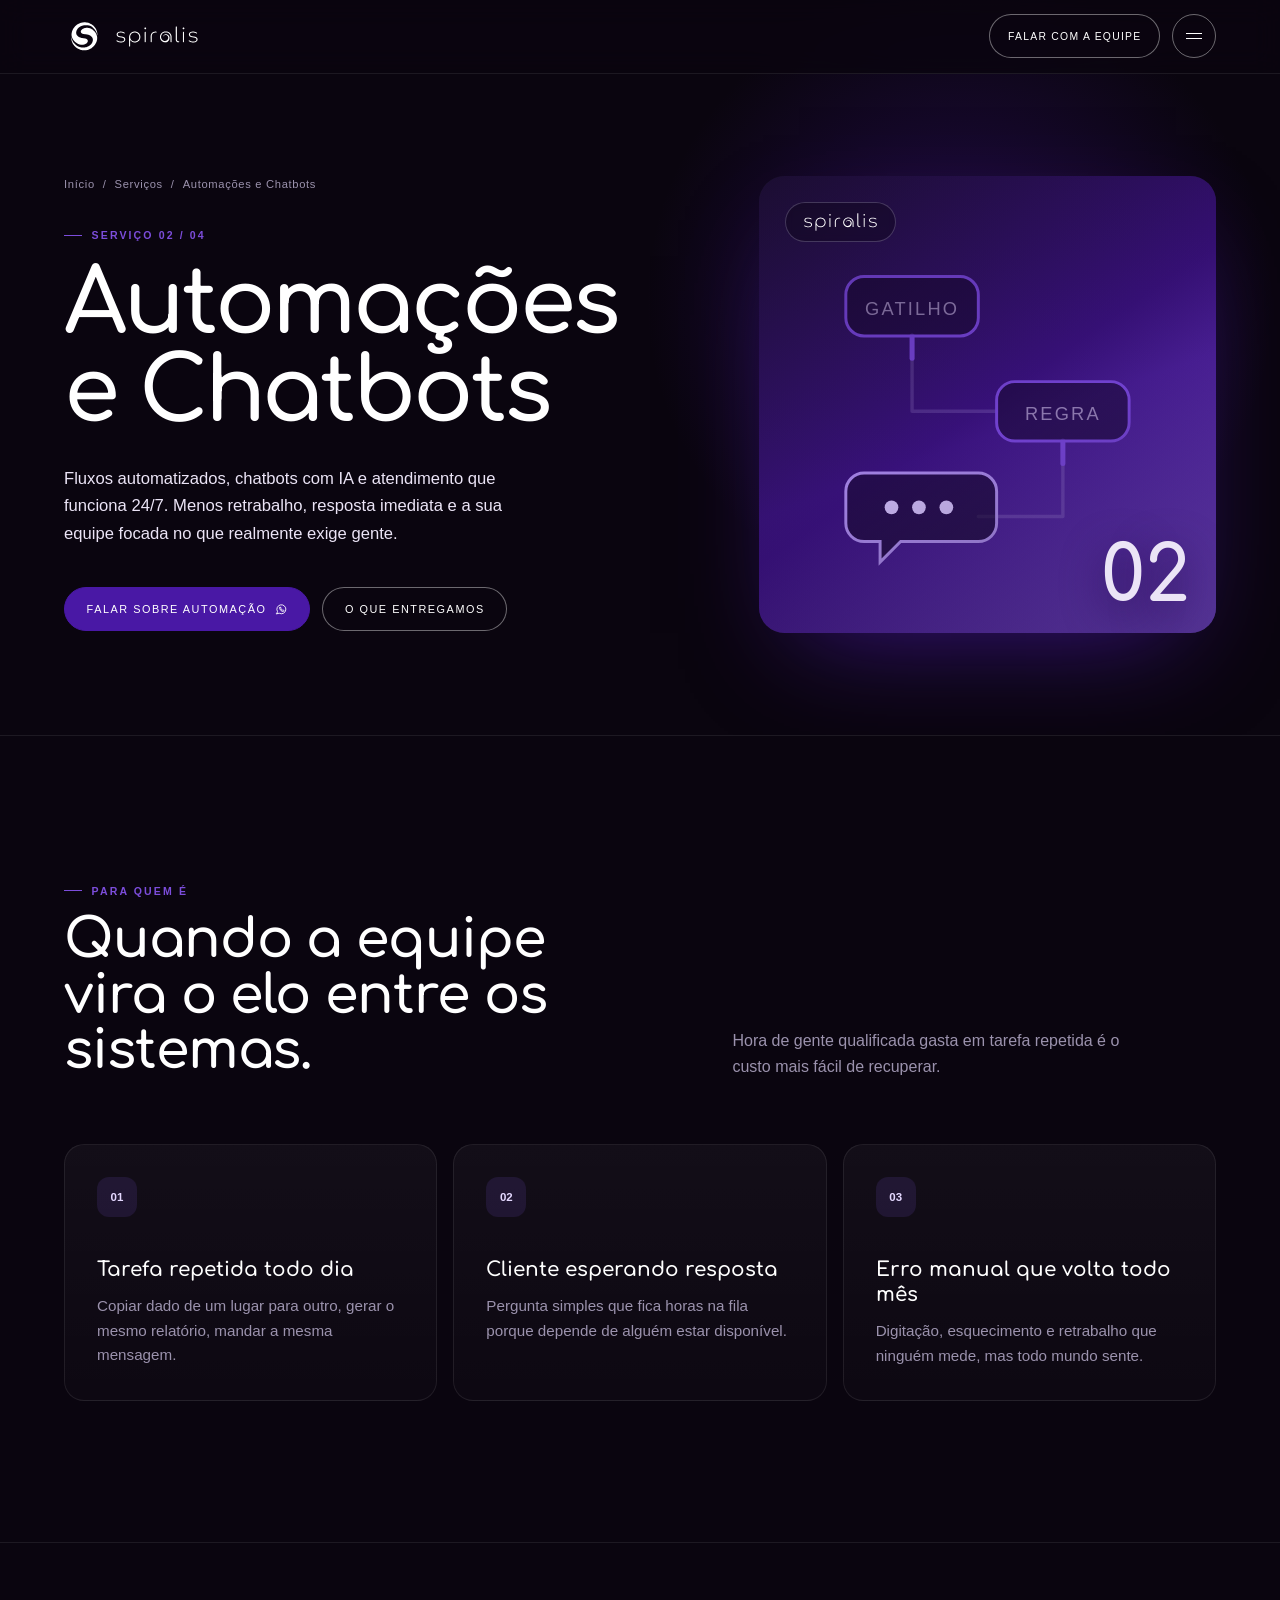
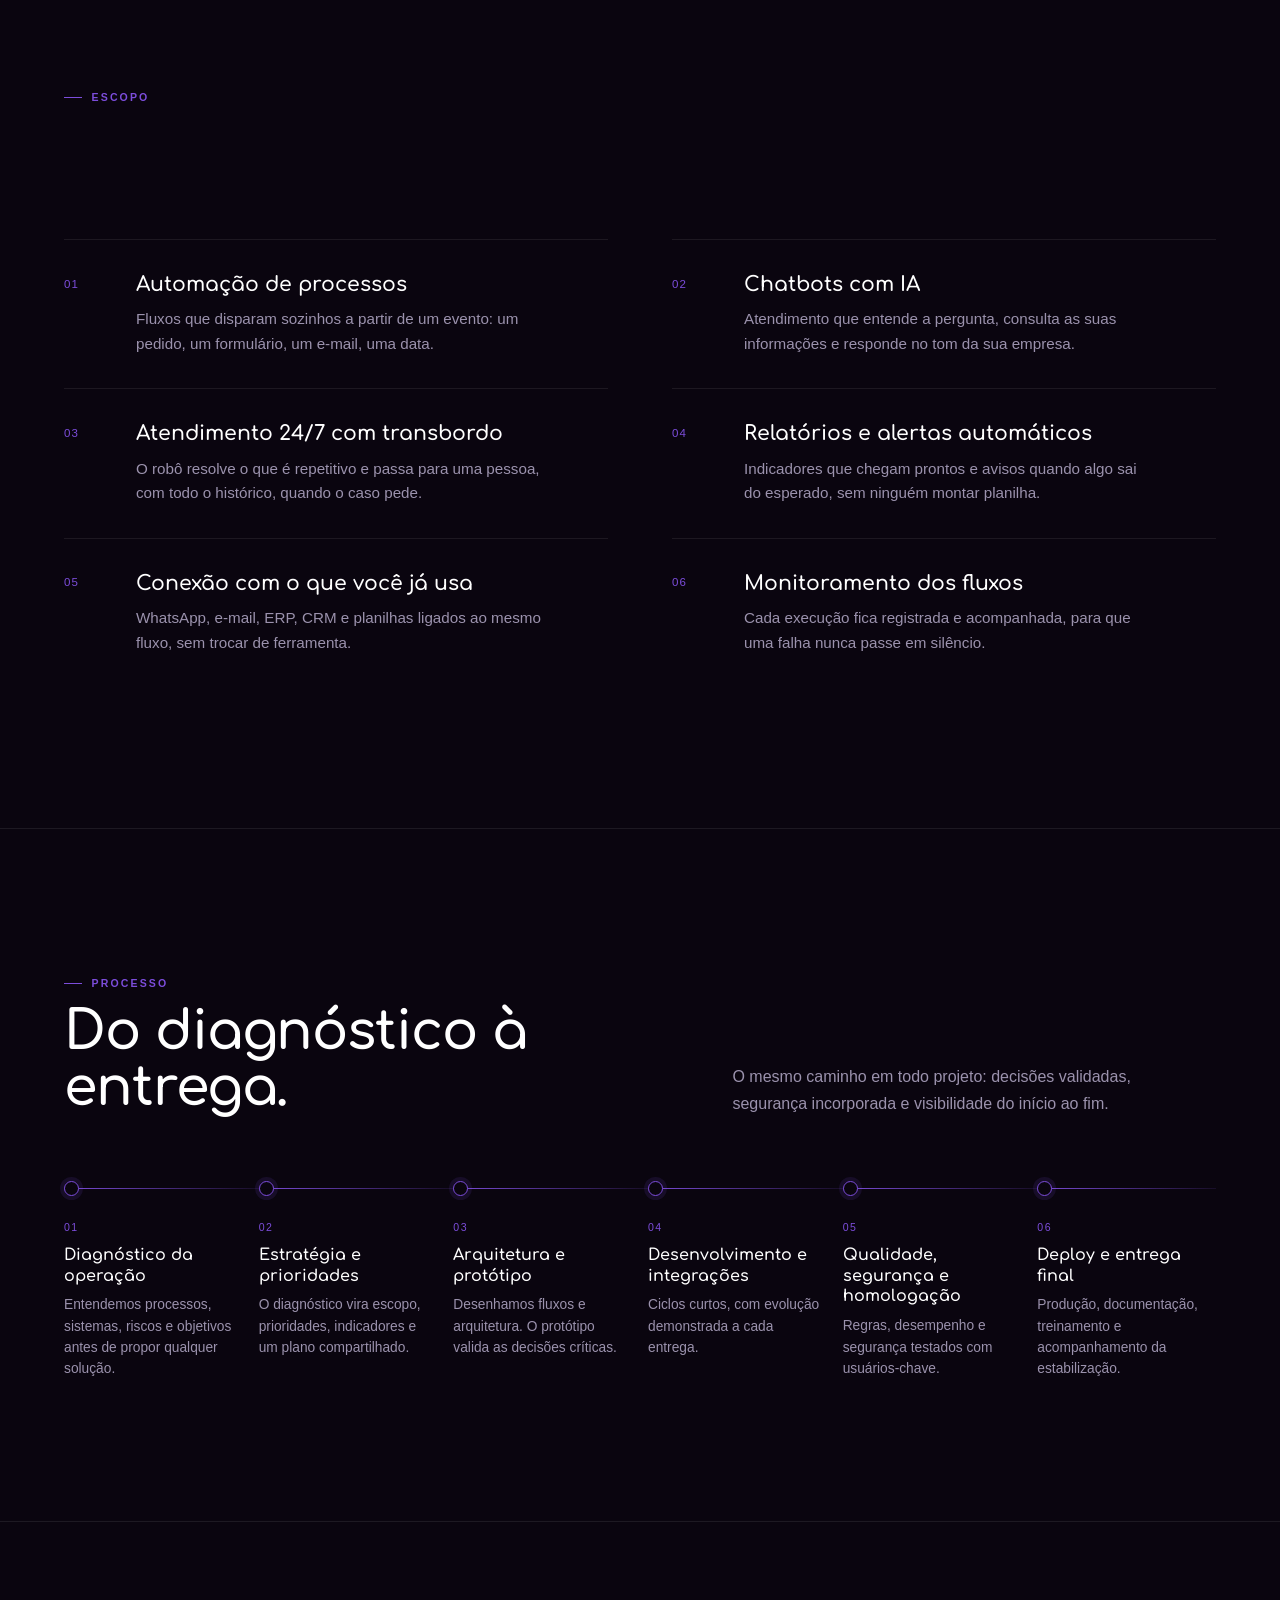
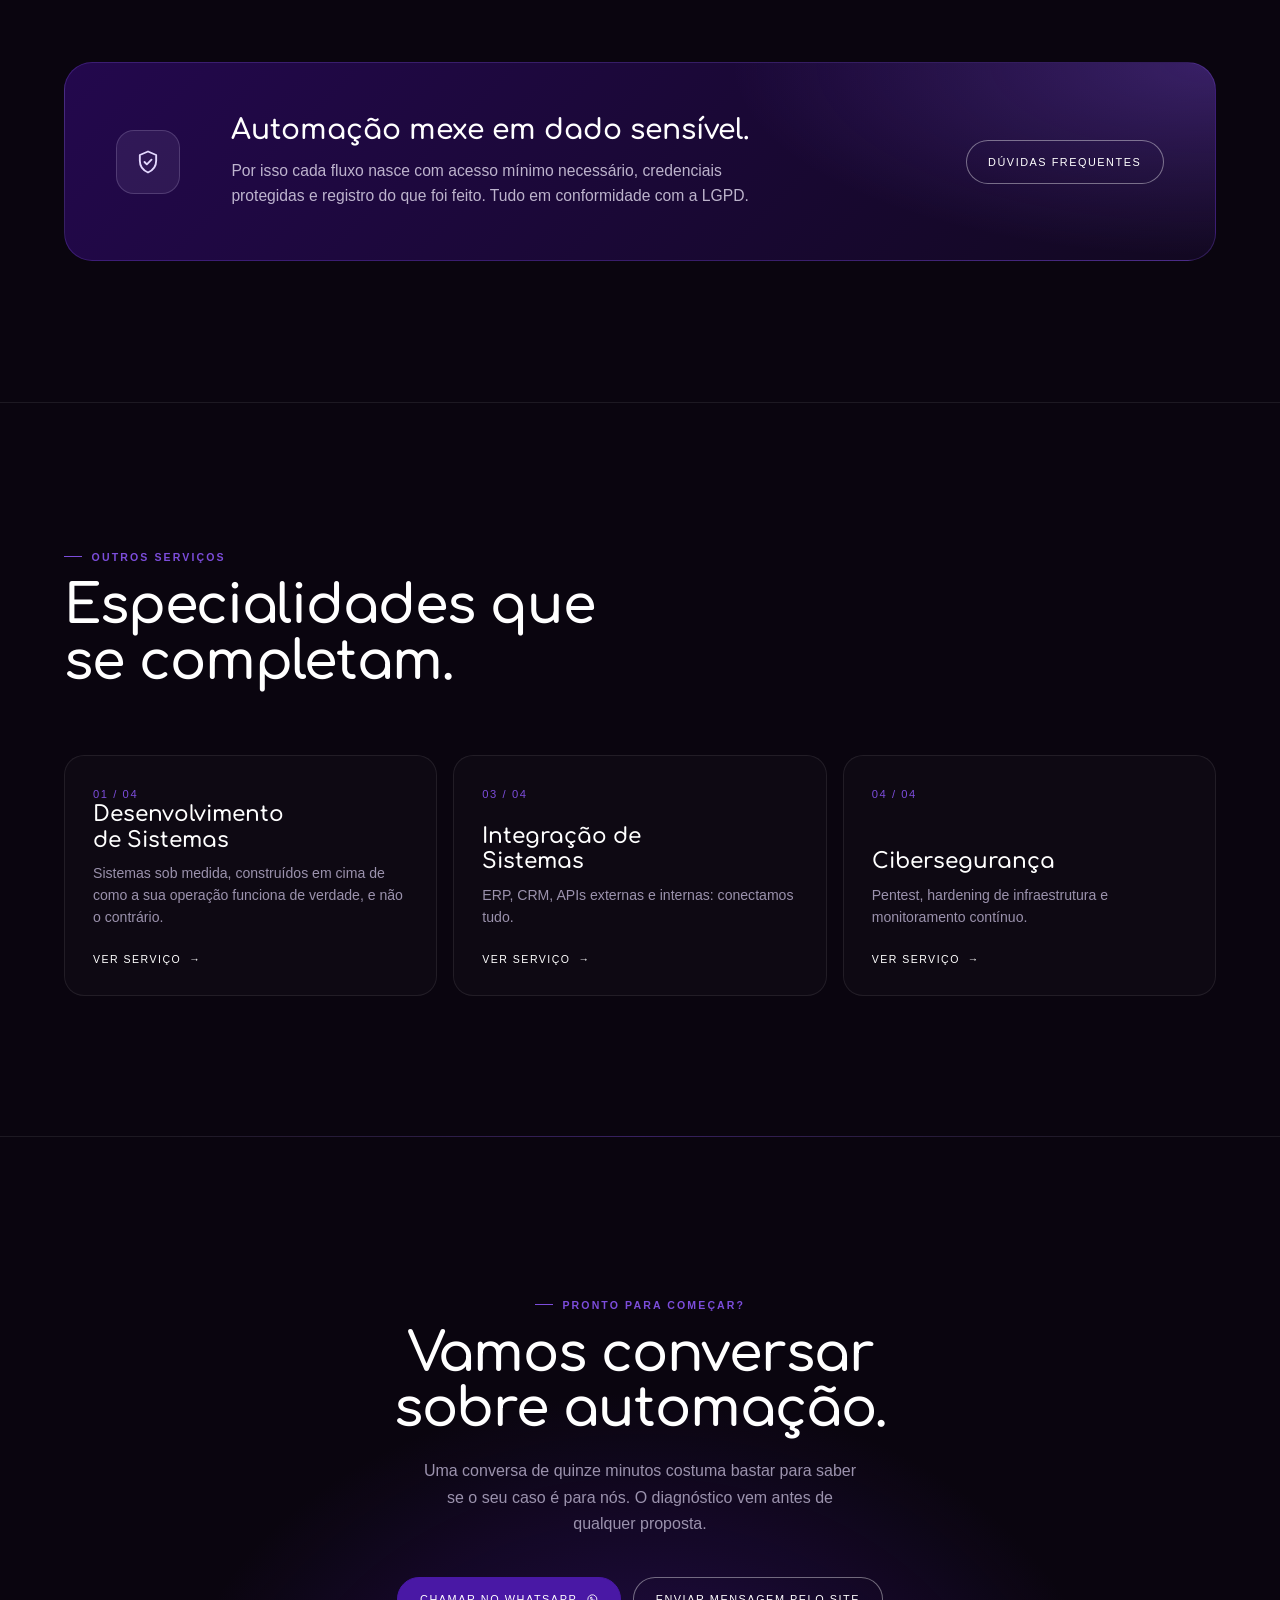
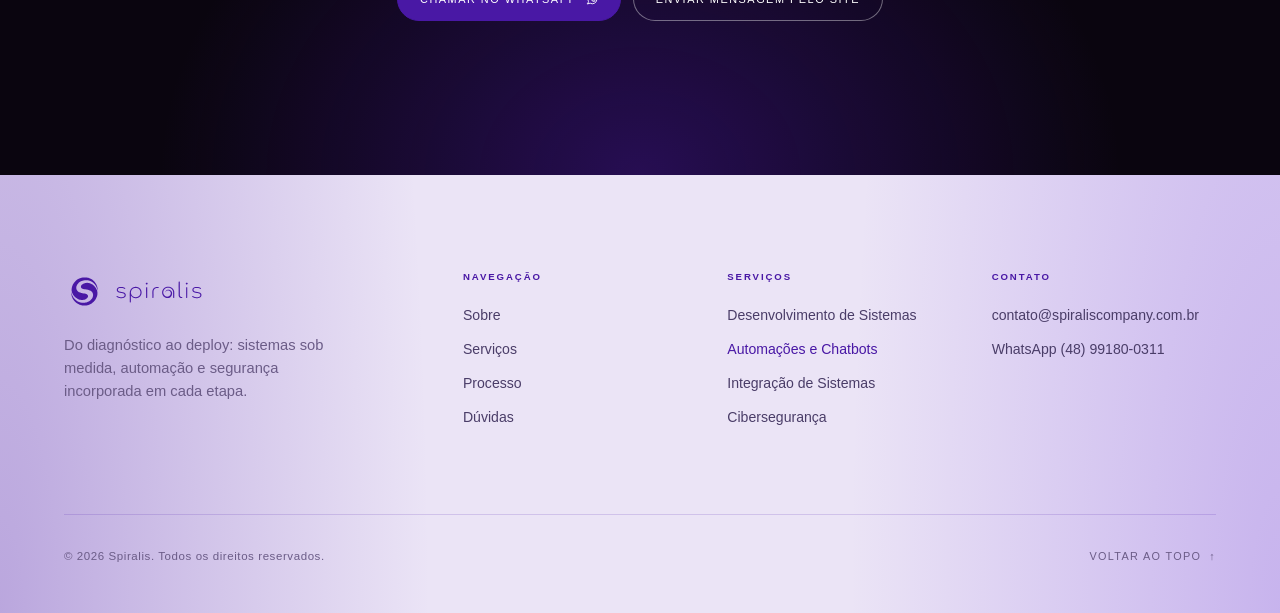
==== servicos/automacoes-e-chatbots/index.html @ 3865a4f9 "feat: menu em painel e páginas de detalhe dos serviços Menu no estilo do madebykota.com: o botão vir" ====
<!DOCTYPE html>
<!-- Gerada junto com as outras três páginas de /servicos/: mesma estrutura,
     conteúdo próprio. Menu em /menu.css e /menu.js, compartilhados com a home. -->
<html lang="pt-BR" data-theme="dark" data-motion="completo">
<head>
  <meta charset="UTF-8">
  <meta name="viewport" content="width=device-width, initial-scale=1.0">
  <title>Automações e Chatbots — Spiralis</title>
  <meta name="description" content="Fluxos automatizados, chatbots com IA e atendimento 24/7 para reduzir retrabalho e liberar a sua equipe para o que exige gente.">
  <meta name="theme-color" content="#0A050F">
  <meta name="robots" content="index, follow">
  <link rel="canonical" href="https://spiraliscompany.com.br/servicos/automacoes-e-chatbots/">
  <meta property="og:type" content="website">
  <meta property="og:locale" content="pt_BR">
  <meta property="og:site_name" content="Spiralis">
  <meta property="og:url" content="https://spiraliscompany.com.br/servicos/automacoes-e-chatbots/">
  <meta property="og:title" content="Automações e Chatbots — Spiralis">
  <meta property="og:description" content="Fluxos automatizados, chatbots com IA e atendimento 24/7 para reduzir retrabalho e liberar a sua equipe para o que exige gente.">
  <meta property="og:image" content="https://spiraliscompany.com.br/og-spiralis.jpg">
  <meta property="og:image:width" content="1200">
  <meta property="og:image:height" content="630">
  <meta name="twitter:card" content="summary_large_image">
  <meta name="twitter:image" content="https://spiraliscompany.com.br/og-spiralis.jpg">
  <link rel="icon" href="/spiralis-simbolo-branco.svg" type="image/svg+xml">
  <link rel="apple-touch-icon" href="/apple-touch-icon.png">
  <script type="application/ld+json">
    {
      "@context": "https://schema.org",
      "@type": "Service",
      "name": "Automações e Chatbots",
      "description": "Fluxos automatizados, chatbots com IA e atendimento 24/7 para reduzir retrabalho e liberar a sua equipe para o que exige gente.",
      "url": "https://spiraliscompany.com.br/servicos/automacoes-e-chatbots/",
      "provider": { "@type": "Organization", "name": "Spiralis", "url": "https://spiraliscompany.com.br/", "email": "contato@spiraliscompany.com.br" },
      "areaServed": "BR"
    }
  </script>
  <link rel="preconnect" href="https://fonts.googleapis.com">
  <link rel="preconnect" href="https://fonts.gstatic.com" crossorigin>
  <link href="https://fonts.googleapis.com/css2?family=Comfortaa:wght@300;400;500;600;700&display=swap" rel="stylesheet">
  <link rel="stylesheet" href="/servicos/servicos.css">
  <link rel="stylesheet" href="/menu.css">
</head>
<body>
<a href="#conteudo" class="skip-link">Pular para o conteúdo</a>

<nav id="nav">
  <a href="/" class="nav-logo brand-lockup" aria-label="Spiralis — início">
    <svg class="mark" viewBox="0 0 1000 1000" fill="none" aria-hidden="true">
      <path fill="currentColor" fill-rule="evenodd" d="M472.18 153.42 L470.59 155.01 L446.74 156.60 L445.15 158.19 L438.79 158.19 L437.20 159.78 L430.84 159.78 L429.25 161.37 L411.76 164.55 L410.17 166.14 L407.00 166.14 L400.64 169.32 L395.87 169.32 L391.10 172.50 L383.15 174.09 L370.43 180.45 L367.25 180.45 L329.09 201.11 L303.66 218.60 L284.58 236.09 L282.99 236.09 L263.12 255.96 L263.12 257.55 L251.99 268.68 L251.99 270.27 L236.09 289.35 L231.32 298.89 L220.19 314.79 L205.88 343.40 L205.88 346.58 L202.70 351.35 L202.70 354.53 L199.52 359.30 L199.52 362.48 L193.16 378.38 L193.16 383.15 L191.57 384.74 L191.57 389.51 L188.39 397.46 L188.39 403.82 L186.80 405.41 L186.80 411.76 L185.21 413.35 L185.21 422.89 L183.62 424.48 L183.62 438.79 L182.03 440.38 L183.62 478.54 L185.21 480.13 L185.21 488.08 L186.80 489.67 L186.80 494.44 L188.39 496.03 L188.39 500.79 L189.98 502.38 L189.98 507.15 L191.57 508.74 L194.75 521.46 L205.88 543.72 L205.88 546.90 L210.65 553.26 L218.60 569.16 L247.22 607.31 L270.27 630.37 L271.86 630.37 L287.76 644.67 L324.32 668.52 L333.86 673.29 L337.04 673.29 L340.22 676.47 L343.40 676.47 L348.17 679.65 L351.35 679.65 L356.12 682.83 L359.30 682.83 L375.20 689.19 L379.97 689.19 L387.92 692.37 L394.28 692.37 L395.87 693.96 L403.82 693.96 L405.41 695.55 L418.12 695.55 L419.71 697.14 L451.51 697.14 L453.10 695.55 L475.36 693.96 L476.95 692.37 L488.08 690.78 L489.67 689.19 L507.15 684.42 L529.41 673.29 L543.72 663.75 L568.36 637.52 L576.31 618.44 L577.90 602.54 L576.31 600.95 L574.72 586.65 L571.54 580.29 L568.36 575.52 L548.49 557.23 L535.77 550.87 L532.59 550.87 L521.46 546.10 L510.33 544.52 L508.74 542.93 L486.49 541.34 L484.90 539.75 L473.77 539.75 L472.18 538.16 L462.64 538.16 L461.05 536.57 L443.56 534.98 L441.97 533.39 L435.61 533.39 L427.66 530.21 L421.30 530.21 L414.94 527.03 L410.17 527.03 L408.59 525.44 L399.05 523.85 L389.51 519.08 L381.56 517.49 L373.61 512.72 L370.43 512.72 L360.89 507.95 L337.04 492.05 L320.35 475.36 L309.22 459.46 L301.27 443.56 L298.09 427.66 L296.50 426.07 L296.50 418.12 L294.91 416.53 L294.91 392.69 L296.50 391.10 L296.50 381.56 L298.09 379.97 L298.09 373.61 L302.86 362.48 L302.86 357.71 L315.58 330.68 L334.66 303.66 L359.30 279.01 L386.33 259.94 L407.00 248.81 L410.17 248.81 L421.30 242.45 L429.25 240.86 L434.02 237.68 L437.20 237.68 L443.56 234.50 L448.33 234.50 L454.69 231.32 L459.46 231.32 L467.41 228.14 L473.77 228.14 L475.36 226.55 L494.44 224.96 L496.03 223.37 L508.74 223.37 L510.33 221.78 L559.62 221.78 L561.21 223.37 L572.34 223.37 L573.93 224.96 L583.47 224.96 L585.06 226.55 L591.41 226.55 L593.00 228.14 L604.13 229.73 L605.72 231.32 L615.26 232.91 L624.80 237.68 L632.75 239.27 L667.73 256.76 L686.80 269.48 L693.16 275.83 L702.70 282.19 L743.24 324.32 L771.86 367.25 L787.76 400.64 L787.76 403.82 L790.94 408.59 L790.94 411.76 L798.89 432.43 L798.89 437.20 L802.07 443.56 L802.07 449.92 L803.66 451.51 L805.25 465.82 L806.84 467.41 L806.84 475.36 L808.43 475.36 L808.43 462.64 L810.02 461.05 L810.02 449.92 L808.43 448.33 L808.43 424.48 L806.84 422.89 L805.25 403.82 L803.66 402.23 L803.66 395.87 L802.07 394.28 L798.89 376.79 L795.71 370.43 L795.71 365.66 L792.53 360.89 L786.17 340.22 L771.86 311.61 L751.19 279.81 L740.06 267.09 L740.06 265.50 L730.52 255.96 L730.52 254.37 L709.06 232.91 L707.47 232.91 L697.93 223.37 L667.73 201.11 L662.96 199.52 L651.83 191.57 L626.39 178.86 L623.21 178.86 L620.03 175.68 L615.26 175.68 L610.49 172.50 L607.31 172.50 L586.65 164.55 L581.88 164.55 L580.29 162.96 L575.52 162.96 L567.57 159.78 L561.21 159.78 L559.62 158.19 L553.26 158.19 L551.67 156.60 L543.72 156.60 L542.13 155.01 L527.82 155.01 L526.23 153.42 L473.77 153.42 Z M542.13 285.37 L540.54 286.96 L516.69 288.55 L515.10 290.14 L497.62 293.32 L496.03 294.91 L483.31 298.09 L478.54 301.27 L475.36 301.27 L448.33 315.58 L435.61 325.12 L417.33 344.99 L415.74 349.76 L410.97 356.12 L410.97 359.30 L407.79 365.66 L407.79 375.20 L406.20 376.79 L406.20 379.97 L407.79 381.56 L407.79 389.51 L414.15 403.82 L422.89 414.15 L434.02 422.10 L446.74 428.46 L449.92 428.46 L454.69 431.64 L459.46 431.64 L465.82 434.82 L481.72 436.41 L483.31 438.00 L492.85 438.00 L494.44 439.59 L508.74 439.59 L510.33 441.18 L521.46 441.18 L523.05 442.77 L543.72 444.36 L545.31 445.95 L551.67 445.95 L553.26 447.54 L559.62 447.54 L561.21 449.13 L567.57 449.13 L569.16 450.72 L580.29 452.31 L586.65 455.48 L591.41 455.48 L593.00 457.07 L605.72 460.25 L621.62 468.20 L624.80 468.20 L627.98 471.38 L635.93 474.56 L639.11 477.74 L648.65 482.51 L674.88 507.15 L682.83 518.28 L686.01 526.23 L689.19 529.41 L689.19 532.59 L695.55 545.31 L697.14 558.03 L698.73 559.62 L698.73 596.18 L697.14 597.77 L697.14 604.13 L695.55 605.72 L692.37 621.62 L689.19 626.39 L687.60 634.34 L674.88 658.19 L657.39 682.03 L637.52 701.91 L605.72 725.76 L578.70 740.06 L575.52 740.06 L567.57 744.83 L564.39 744.83 L538.95 754.37 L526.23 755.96 L518.28 759.14 L500.79 760.73 L499.21 762.32 L484.90 762.32 L483.31 763.91 L443.56 763.91 L441.97 762.32 L416.53 760.73 L414.94 759.14 L400.64 757.55 L399.05 755.96 L387.92 754.37 L381.56 751.19 L376.79 751.19 L359.30 743.24 L356.12 743.24 L348.17 738.47 L344.99 738.47 L335.45 733.70 L332.27 730.52 L321.14 725.76 L282.99 698.73 L247.22 662.96 L247.22 661.37 L234.50 647.06 L213.83 615.26 L197.93 583.47 L196.34 575.52 L193.16 570.75 L193.16 567.57 L189.98 561.21 L189.98 556.44 L186.80 551.67 L186.80 546.90 L185.21 545.31 L185.21 540.54 L182.03 532.59 L182.03 526.23 L180.45 524.64 L178.86 507.15 L177.27 507.15 L177.27 511.92 L175.68 513.51 L175.68 542.13 L177.27 543.72 L177.27 561.21 L178.86 562.80 L178.86 572.34 L180.45 573.93 L182.03 589.83 L183.62 591.41 L186.80 607.31 L191.57 618.44 L191.57 623.21 L194.75 627.98 L197.93 639.11 L213.83 670.91 L231.32 697.93 L248.81 718.60 L248.81 720.19 L292.53 762.32 L340.22 794.12 L356.12 802.07 L359.30 802.07 L370.43 808.43 L373.61 808.43 L378.38 811.61 L386.33 813.20 L395.87 817.97 L400.64 817.97 L407.00 821.14 L411.76 821.14 L413.35 822.73 L418.12 822.73 L426.07 825.91 L432.43 825.91 L434.02 827.50 L441.97 827.50 L443.56 829.09 L451.51 829.09 L453.10 830.68 L469.00 830.68 L470.59 832.27 L513.51 832.27 L515.10 830.68 L529.41 830.68 L531.00 829.09 L540.54 829.09 L542.13 827.50 L556.44 825.91 L564.39 822.73 L570.75 822.73 L572.34 821.14 L604.13 811.61 L640.70 794.12 L643.88 790.94 L648.65 789.35 L651.83 786.17 L656.60 784.58 L670.91 775.04 L689.98 759.14 L691.57 759.14 L705.88 744.83 L707.47 744.83 L733.70 717.01 L733.70 715.42 L746.42 701.11 L767.09 669.32 L789.35 621.62 L790.94 612.08 L795.71 600.95 L798.89 583.47 L800.48 581.88 L800.48 573.93 L802.07 572.34 L802.07 564.39 L803.66 562.80 L803.66 510.33 L802.07 508.74 L802.07 499.21 L798.89 491.26 L798.89 484.90 L797.30 483.31 L797.30 478.54 L795.71 476.95 L790.94 459.46 L787.76 454.69 L784.58 443.56 L765.50 408.59 L736.88 370.43 L715.42 348.97 L713.83 348.97 L691.57 329.89 L677.27 320.35 L672.50 318.76 L669.32 315.58 L647.06 304.45 L643.88 304.45 L639.11 301.27 L631.16 299.68 L621.62 294.91 L616.85 294.91 L615.26 293.32 L610.49 293.32 L602.54 290.14 L596.18 290.14 L594.59 288.55 L570.75 286.96 L569.16 285.37 L543.72 285.37 Z"/>
    </svg>
    <img class="wordmark" src="/spiralis-wordmark.svg" alt="Spiralis">
  </a>
  <div class="nav-right">
    <a href="/#contato" class="nav-pill nav-cta">Falar com a equipe</a>
    <button id="nav-menu-toggle" type="button" aria-expanded="false" aria-controls="site-menu" aria-label="Abrir menu">
      <span></span>
      <span></span>
    </button>
  </div>
</nav>
<div class="site-menu" id="site-menu" aria-hidden="true" inert>
  <div class="sm-grid">
    <div class="sm-col" role="navigation" aria-label="Navegação do site">
      <p class="sm-label sm-in">Navegação</p>
      <ul class="sm-list">
        <li class="sm-in"><a class="sm-link" href="/"><span class="sm-txt" data-chars>Início</span><span class="sm-arr" aria-hidden="true">→</span></a></li>
        <li class="sm-in"><a class="sm-link" href="/#sobre"><span class="sm-txt" data-chars>Sobre</span><span class="sm-arr" aria-hidden="true">→</span></a></li>
        <li class="sm-in"><a class="sm-link" href="/#processo"><span class="sm-txt" data-chars>Processo</span><span class="sm-arr" aria-hidden="true">→</span></a></li>
        <li class="sm-in"><a class="sm-link" href="/#duvidas"><span class="sm-txt" data-chars>Dúvidas</span><span class="sm-arr" aria-hidden="true">→</span></a></li>
        <li class="sm-in"><a class="sm-link" href="/#contato"><span class="sm-txt" data-chars>Contato</span><span class="sm-arr" aria-hidden="true">→</span></a></li>
      </ul>
    </div>
    <div class="sm-col" role="navigation" aria-label="Serviços">
      <p class="sm-label sm-in">Serviços</p>
      <ul class="sm-list">
        <li class="sm-in"><a class="sm-link" href="/servicos/desenvolvimento-de-sistemas/"><span class="sm-num" aria-hidden="true">01</span><span class="sm-txt" data-chars>Desenvolvimento de Sistemas</span><span class="sm-arr" aria-hidden="true">→</span></a></li>
        <li class="sm-in"><a class="sm-link" href="/servicos/automacoes-e-chatbots/" aria-current="page"><span class="sm-num" aria-hidden="true">02</span><span class="sm-txt" data-chars>Automações e Chatbots</span><span class="sm-arr" aria-hidden="true">→</span></a></li>
        <li class="sm-in"><a class="sm-link" href="/servicos/integracao-de-sistemas/"><span class="sm-num" aria-hidden="true">03</span><span class="sm-txt" data-chars>Integração de Sistemas</span><span class="sm-arr" aria-hidden="true">→</span></a></li>
        <li class="sm-in"><a class="sm-link" href="/servicos/ciberseguranca/"><span class="sm-num" aria-hidden="true">04</span><span class="sm-txt" data-chars>Cibersegurança</span><span class="sm-arr" aria-hidden="true">→</span></a></li>
      </ul>
    </div>
  </div>
  <div class="sm-foot sm-in">
    <a href="mailto:contato@spiraliscompany.com.br">contato@spiraliscompany.com.br</a>
    <a href="https://wa.me/5548991800311?text=Ol%C3%A1%2C%20vim%20pelo%20site%20da%20Spiralis%20e%20gostaria%20de%20conversar%20sobre%20um%20projeto." target="_blank" rel="noopener noreferrer">WhatsApp (48) 99180-0311</a>
  </div>
</div>

<main id="conteudo">

<section class="sp-hero">
  <div class="sp-wrap sp-hero-grid">
    <div>
      <p class="sp-crumb rv"><a href="/">Início</a><span aria-hidden="true">/</span><a href="/#servicos">Serviços</a><span aria-hidden="true">/</span><span aria-current="page">Automações e Chatbots</span></p>
      <span class="sp-kicker rv" style="--d:1">Serviço 02 / 04</span>
      <h1 class="sp-title rv" style="--d:2">Automações<br>e Chatbots</h1>
      <p class="sp-lead rv" style="--d:3">Fluxos automatizados, chatbots com IA e atendimento que funciona 24/7. Menos retrabalho, resposta imediata e a sua equipe focada no que realmente exige gente.</p>
      <div class="sp-acts rv" style="--d:4">
        <a href="https://wa.me/5548991800311?text=Ol%C3%A1%2C%20vim%20pelo%20site%20da%20Spiralis%20e%20quero%20conversar%20sobre%20Automa%C3%A7%C3%B5es%20e%20Chatbots." class="btn-fill" target="_blank" rel="noopener noreferrer" aria-label="Falar sobre automação no WhatsApp (abre em nova aba)">Falar sobre automação<svg class="btn-ico" viewBox="0 0 24 24" fill="none" stroke="currentColor" stroke-width="1.7" stroke-linecap="round" stroke-linejoin="round" aria-hidden="true" focusable="false"><path d="M3.4 20.6l1.4-4.2a8.6 8.6 0 1 1 3.3 3.2l-4.7 1z"/><path d="M9.2 8.5c.2-.5.4-.5.6-.5h.5c.2 0 .4 0 .6.4l.7 1.6c.1.2 0 .4-.1.5l-.4.5c-.1.2-.2.3-.1.5.3.6 1.4 1.9 2.6 2.4.2.1.4.1.5-.1l.5-.5c.2-.2.4-.2.6-.1l1.5.8c.3.2.4.3.4.5v.5c0 .3-.3.9-.9 1.1-.5.2-1.3.3-2.6-.2-2-.8-3.7-2.6-4.4-4.6-.4-1.2-.3-2 0-2.5z"/></svg></a>
        <a href="#entregas" class="btn-outline">O que entregamos</a>
      </div>
    </div>
    <figure class="sp-media rv" style="--d:2" aria-label="Automações e Chatbots">
      <div class="svc-img-bg s2"></div>
      <div class="svc-art">
            <svg viewBox="0 0 200 200" fill="none" aria-hidden="true">
              <path class="stroke" d="M67 70V103h37" stroke="rgba(228,216,255,.18)" stroke-width="1.5"/>
              <path class="stroke" d="M133 116v33H96" stroke="rgba(228,216,255,.18)" stroke-width="1.5"/>
              <path class="stroke flow" pathLength="100" d="M67 70V103h37" stroke="#7C4DDB" stroke-width="2.2"/>
              <path class="stroke flow b" pathLength="100" d="M133 116v33H96" stroke="#7C4DDB" stroke-width="2.2"/>
              <g class="node">
                <rect x="38" y="44" width="58" height="26" rx="8" fill="rgba(10,5,15,.55)" stroke="#7C4DDB" stroke-width="1.3"/>
                <text class="lbl" x="67" y="61" text-anchor="middle">GATILHO</text>
              </g>
              <g class="node b">
                <rect x="104" y="90" width="58" height="26" rx="8" fill="rgba(10,5,15,.55)" stroke="#7C4DDB" stroke-width="1.3"/>
                <text class="lbl" x="133" y="107" text-anchor="middle">REGRA</text>
              </g>
              <g class="node c">
                <path d="M46 130h50a8 8 0 0 1 8 8v14a8 8 0 0 1-8 8H62l-9 9v-9h-7a8 8 0 0 1-8-8v-14a8 8 0 0 1 8-8z" fill="rgba(10,5,15,.6)" stroke="#B79CF0" stroke-width="1.3"/>
              </g>
              <circle class="dot" cx="58" cy="145" r="3" fill="#E4D8FF"/>
              <circle class="dot" cx="70" cy="145" r="3" fill="#E4D8FF"/>
              <circle class="dot" cx="82" cy="145" r="3" fill="#E4D8FF"/>
            </svg>
          </div>
      <div class="svc-tint"></div>
      <span class="sp-media-tag"><img src="/spiralis-wordmark-branco.svg" alt="Spiralis" width="77" height="22"></span>
      <span class="sp-media-num" aria-hidden="true">02</span>
    </figure>
  </div>
</section>

<section class="sp-section" aria-labelledby="dores-h">
  <div class="sp-wrap">
    <header class="sp-section-head">
      <div>
        <span class="sp-kicker rv">Para quem é</span>
        <h2 class="sp-h2 rv" id="dores-h">Quando a equipe vira o elo entre os sistemas.</h2>
      </div>
      <p class="sp-section-sub rv">Hora de gente qualificada gasta em tarefa repetida é o custo mais fácil de recuperar.</p>
    </header>
    <div class="sp-pains">
      <article class="sp-pain rv" style="--d:0">
        <span class="sp-pain-ico" aria-hidden="true">01</span>
        <h3>Tarefa repetida todo dia</h3>
        <p>Copiar dado de um lugar para outro, gerar o mesmo relatório, mandar a mesma mensagem.</p>
      </article>
      <article class="sp-pain rv" style="--d:1">
        <span class="sp-pain-ico" aria-hidden="true">02</span>
        <h3>Cliente esperando resposta</h3>
        <p>Pergunta simples que fica horas na fila porque depende de alguém estar disponível.</p>
      </article>
      <article class="sp-pain rv" style="--d:2">
        <span class="sp-pain-ico" aria-hidden="true">03</span>
        <h3>Erro manual que volta todo mês</h3>
        <p>Digitação, esquecimento e retrabalho que ninguém mede, mas todo mundo sente.</p>
      </article>
    </div>
  </div>
</section>

<section class="sp-section" id="entregas" aria-labelledby="entregas-h">
  <div class="sp-wrap">
    <header class="sp-section-head">
      <div>
        <span class="sp-kicker rv">Escopo</span>
        <h2 class="sp-h2 rv" id="entregas-h">O que entregamos.</h2>
      </div>
      <p class="sp-section-sub rv">Automação boa é a que ninguém percebe funcionando. Estas são as frentes mais comuns.</p>
    </header>
    <ul class="sp-deliv">
      <li class="rv" style="--d:0">
        <span class="sp-deliv-n">01</span>
        <div><h3>Automação de processos</h3><p>Fluxos que disparam sozinhos a partir de um evento: um pedido, um formulário, um e-mail, uma data.</p></div>
      </li>
      <li class="rv" style="--d:1">
        <span class="sp-deliv-n">02</span>
        <div><h3>Chatbots com IA</h3><p>Atendimento que entende a pergunta, consulta as suas informações e responde no tom da sua empresa.</p></div>
      </li>
      <li class="rv" style="--d:0">
        <span class="sp-deliv-n">03</span>
        <div><h3>Atendimento 24/7 com transbordo</h3><p>O robô resolve o que é repetitivo e passa para uma pessoa, com todo o histórico, quando o caso pede.</p></div>
      </li>
      <li class="rv" style="--d:1">
        <span class="sp-deliv-n">04</span>
        <div><h3>Relatórios e alertas automáticos</h3><p>Indicadores que chegam prontos e avisos quando algo sai do esperado, sem ninguém montar planilha.</p></div>
      </li>
      <li class="rv" style="--d:0">
        <span class="sp-deliv-n">05</span>
        <div><h3>Conexão com o que você já usa</h3><p>WhatsApp, e-mail, ERP, CRM e planilhas ligados ao mesmo fluxo, sem trocar de ferramenta.</p></div>
      </li>
      <li class="rv" style="--d:1">
        <span class="sp-deliv-n">06</span>
        <div><h3>Monitoramento dos fluxos</h3><p>Cada execução fica registrada e acompanhada, para que uma falha nunca passe em silêncio.</p></div>
      </li>
    </ul>
  </div>
</section>

<section class="sp-section" aria-labelledby="processo-h">
  <div class="sp-wrap">
    <header class="sp-section-head">
      <div>
        <span class="sp-kicker rv">Processo</span>
        <h2 class="sp-h2 rv" id="processo-h">Do diagnóstico à entrega.</h2>
      </div>
      <p class="sp-section-sub rv">O mesmo caminho em todo projeto: decisões validadas, segurança incorporada e visibilidade do início ao fim.</p>
    </header>
    <ol class="sp-steps">
      <li class="rv" style="--d:0">
        <span class="sp-step-n">01</span>
        <h3>Diagnóstico da operação</h3>
        <p>Entendemos processos, sistemas, riscos e objetivos antes de propor qualquer solução.</p>
      </li>
      <li class="rv" style="--d:1">
        <span class="sp-step-n">02</span>
        <h3>Estratégia e prioridades</h3>
        <p>O diagnóstico vira escopo, prioridades, indicadores e um plano compartilhado.</p>
      </li>
      <li class="rv" style="--d:2">
        <span class="sp-step-n">03</span>
        <h3>Arquitetura e protótipo</h3>
        <p>Desenhamos fluxos e arquitetura. O protótipo valida as decisões críticas.</p>
      </li>
      <li class="rv" style="--d:3">
        <span class="sp-step-n">04</span>
        <h3>Desenvolvimento e integrações</h3>
        <p>Ciclos curtos, com evolução demonstrada a cada entrega.</p>
      </li>
      <li class="rv" style="--d:4">
        <span class="sp-step-n">05</span>
        <h3>Qualidade, segurança e homologação</h3>
        <p>Regras, desempenho e segurança testados com usuários-chave.</p>
      </li>
      <li class="rv" style="--d:5">
        <span class="sp-step-n">06</span>
        <h3>Deploy e entrega final</h3>
        <p>Produção, documentação, treinamento e acompanhamento da estabilização.</p>
      </li>
    </ol>
  </div>
</section>

<section class="sp-section" aria-labelledby="seg-h">
  <div class="sp-wrap">
    <div class="sp-sec rv">
      <div class="sp-sec-ico"><svg viewBox="0 0 24 24" fill="none" stroke="currentColor" stroke-width="1.6" stroke-linecap="round" stroke-linejoin="round" aria-hidden="true"><path d="M12 3l7 3v5c0 4.6-3 8.3-7 10-4-1.7-7-5.4-7-10V6z"/><path d="M9 12l2 2 4-4"/></svg></div>
      <div>
        <h2 id="seg-h">Automação mexe em dado sensível.</h2>
        <p>Por isso cada fluxo nasce com acesso mínimo necessário, credenciais protegidas e registro do que foi feito. Tudo em conformidade com a LGPD.</p>
      </div>
      <a href="/#duvidas" class="btn-outline">Dúvidas frequentes</a>
    </div>
  </div>
</section>

<section class="sp-section" aria-labelledby="outros-h">
  <div class="sp-wrap">
    <header class="sp-section-head">
      <div>
        <span class="sp-kicker rv">Outros serviços</span>
        <h2 class="sp-h2 rv" id="outros-h">Especialidades que se completam.</h2>
      </div>
    </header>
    <div class="sp-others">
      <a class="sp-other rv" style="--d:0" href="/servicos/desenvolvimento-de-sistemas/">
        <div><span class="sp-other-n">01 / 04</span></div>
        <div>
          <h3>Desenvolvimento de Sistemas</h3>
          <p>Sistemas sob medida, construídos em cima de como a sua operação funciona de verdade, e não o contrário.</p>
          <span class="sp-other-go">Ver serviço <span aria-hidden="true">→</span></span>
        </div>
      </a>
      <a class="sp-other rv" style="--d:1" href="/servicos/integracao-de-sistemas/">
        <div><span class="sp-other-n">03 / 04</span></div>
        <div>
          <h3>Integração de Sistemas</h3>
          <p>ERP, CRM, APIs externas e internas: conectamos tudo.</p>
          <span class="sp-other-go">Ver serviço <span aria-hidden="true">→</span></span>
        </div>
      </a>
      <a class="sp-other rv" style="--d:2" href="/servicos/ciberseguranca/">
        <div><span class="sp-other-n">04 / 04</span></div>
        <div>
          <h3>Cibersegurança</h3>
          <p>Pentest, hardening de infraestrutura e monitoramento contínuo.</p>
          <span class="sp-other-go">Ver serviço <span aria-hidden="true">→</span></span>
        </div>
      </a>
    </div>
  </div>
</section>

<section class="sp-cta" aria-labelledby="cta-h">
  <div class="sp-wrap">
    <span class="sp-kicker rv">Pronto para começar?</span>
    <h2 class="sp-h2 rv" id="cta-h">Vamos conversar sobre automação.</h2>
    <p class="rv">Uma conversa de quinze minutos costuma bastar para saber se o seu caso é para nós. O diagnóstico vem antes de qualquer proposta.</p>
    <div class="sp-acts rv">
      <a href="https://wa.me/5548991800311?text=Ol%C3%A1%2C%20vim%20pelo%20site%20da%20Spiralis%20e%20quero%20conversar%20sobre%20Automa%C3%A7%C3%B5es%20e%20Chatbots." class="btn-fill" target="_blank" rel="noopener noreferrer" aria-label="Chamar a equipe no WhatsApp (abre em nova aba)">Chamar no WhatsApp<svg class="btn-ico" viewBox="0 0 24 24" fill="none" stroke="currentColor" stroke-width="1.7" stroke-linecap="round" stroke-linejoin="round" aria-hidden="true" focusable="false"><path d="M3.4 20.6l1.4-4.2a8.6 8.6 0 1 1 3.3 3.2l-4.7 1z"/><path d="M9.2 8.5c.2-.5.4-.5.6-.5h.5c.2 0 .4 0 .6.4l.7 1.6c.1.2 0 .4-.1.5l-.4.5c-.1.2-.2.3-.1.5.3.6 1.4 1.9 2.6 2.4.2.1.4.1.5-.1l.5-.5c.2-.2.4-.2.6-.1l1.5.8c.3.2.4.3.4.5v.5c0 .3-.3.9-.9 1.1-.5.2-1.3.3-2.6-.2-2-.8-3.7-2.6-4.4-4.6-.4-1.2-.3-2 0-2.5z"/></svg></a>
      <a href="/#contato" class="btn-outline">Enviar mensagem pelo site</a>
    </div>
  </div>
</section>

</main>

<footer>
  <div class="footer-main">
    <div class="footer-brand">
      <div class="footer-logo brand-lockup">
        <svg class="mark" viewBox="0 0 1000 1000" fill="none" aria-hidden="true">
      <path fill="currentColor" fill-rule="evenodd" d="M472.18 153.42 L470.59 155.01 L446.74 156.60 L445.15 158.19 L438.79 158.19 L437.20 159.78 L430.84 159.78 L429.25 161.37 L411.76 164.55 L410.17 166.14 L407.00 166.14 L400.64 169.32 L395.87 169.32 L391.10 172.50 L383.15 174.09 L370.43 180.45 L367.25 180.45 L329.09 201.11 L303.66 218.60 L284.58 236.09 L282.99 236.09 L263.12 255.96 L263.12 257.55 L251.99 268.68 L251.99 270.27 L236.09 289.35 L231.32 298.89 L220.19 314.79 L205.88 343.40 L205.88 346.58 L202.70 351.35 L202.70 354.53 L199.52 359.30 L199.52 362.48 L193.16 378.38 L193.16 383.15 L191.57 384.74 L191.57 389.51 L188.39 397.46 L188.39 403.82 L186.80 405.41 L186.80 411.76 L185.21 413.35 L185.21 422.89 L183.62 424.48 L183.62 438.79 L182.03 440.38 L183.62 478.54 L185.21 480.13 L185.21 488.08 L186.80 489.67 L186.80 494.44 L188.39 496.03 L188.39 500.79 L189.98 502.38 L189.98 507.15 L191.57 508.74 L194.75 521.46 L205.88 543.72 L205.88 546.90 L210.65 553.26 L218.60 569.16 L247.22 607.31 L270.27 630.37 L271.86 630.37 L287.76 644.67 L324.32 668.52 L333.86 673.29 L337.04 673.29 L340.22 676.47 L343.40 676.47 L348.17 679.65 L351.35 679.65 L356.12 682.83 L359.30 682.83 L375.20 689.19 L379.97 689.19 L387.92 692.37 L394.28 692.37 L395.87 693.96 L403.82 693.96 L405.41 695.55 L418.12 695.55 L419.71 697.14 L451.51 697.14 L453.10 695.55 L475.36 693.96 L476.95 692.37 L488.08 690.78 L489.67 689.19 L507.15 684.42 L529.41 673.29 L543.72 663.75 L568.36 637.52 L576.31 618.44 L577.90 602.54 L576.31 600.95 L574.72 586.65 L571.54 580.29 L568.36 575.52 L548.49 557.23 L535.77 550.87 L532.59 550.87 L521.46 546.10 L510.33 544.52 L508.74 542.93 L486.49 541.34 L484.90 539.75 L473.77 539.75 L472.18 538.16 L462.64 538.16 L461.05 536.57 L443.56 534.98 L441.97 533.39 L435.61 533.39 L427.66 530.21 L421.30 530.21 L414.94 527.03 L410.17 527.03 L408.59 525.44 L399.05 523.85 L389.51 519.08 L381.56 517.49 L373.61 512.72 L370.43 512.72 L360.89 507.95 L337.04 492.05 L320.35 475.36 L309.22 459.46 L301.27 443.56 L298.09 427.66 L296.50 426.07 L296.50 418.12 L294.91 416.53 L294.91 392.69 L296.50 391.10 L296.50 381.56 L298.09 379.97 L298.09 373.61 L302.86 362.48 L302.86 357.71 L315.58 330.68 L334.66 303.66 L359.30 279.01 L386.33 259.94 L407.00 248.81 L410.17 248.81 L421.30 242.45 L429.25 240.86 L434.02 237.68 L437.20 237.68 L443.56 234.50 L448.33 234.50 L454.69 231.32 L459.46 231.32 L467.41 228.14 L473.77 228.14 L475.36 226.55 L494.44 224.96 L496.03 223.37 L508.74 223.37 L510.33 221.78 L559.62 221.78 L561.21 223.37 L572.34 223.37 L573.93 224.96 L583.47 224.96 L585.06 226.55 L591.41 226.55 L593.00 228.14 L604.13 229.73 L605.72 231.32 L615.26 232.91 L624.80 237.68 L632.75 239.27 L667.73 256.76 L686.80 269.48 L693.16 275.83 L702.70 282.19 L743.24 324.32 L771.86 367.25 L787.76 400.64 L787.76 403.82 L790.94 408.59 L790.94 411.76 L798.89 432.43 L798.89 437.20 L802.07 443.56 L802.07 449.92 L803.66 451.51 L805.25 465.82 L806.84 467.41 L806.84 475.36 L808.43 475.36 L808.43 462.64 L810.02 461.05 L810.02 449.92 L808.43 448.33 L808.43 424.48 L806.84 422.89 L805.25 403.82 L803.66 402.23 L803.66 395.87 L802.07 394.28 L798.89 376.79 L795.71 370.43 L795.71 365.66 L792.53 360.89 L786.17 340.22 L771.86 311.61 L751.19 279.81 L740.06 267.09 L740.06 265.50 L730.52 255.96 L730.52 254.37 L709.06 232.91 L707.47 232.91 L697.93 223.37 L667.73 201.11 L662.96 199.52 L651.83 191.57 L626.39 178.86 L623.21 178.86 L620.03 175.68 L615.26 175.68 L610.49 172.50 L607.31 172.50 L586.65 164.55 L581.88 164.55 L580.29 162.96 L575.52 162.96 L567.57 159.78 L561.21 159.78 L559.62 158.19 L553.26 158.19 L551.67 156.60 L543.72 156.60 L542.13 155.01 L527.82 155.01 L526.23 153.42 L473.77 153.42 Z M542.13 285.37 L540.54 286.96 L516.69 288.55 L515.10 290.14 L497.62 293.32 L496.03 294.91 L483.31 298.09 L478.54 301.27 L475.36 301.27 L448.33 315.58 L435.61 325.12 L417.33 344.99 L415.74 349.76 L410.97 356.12 L410.97 359.30 L407.79 365.66 L407.79 375.20 L406.20 376.79 L406.20 379.97 L407.79 381.56 L407.79 389.51 L414.15 403.82 L422.89 414.15 L434.02 422.10 L446.74 428.46 L449.92 428.46 L454.69 431.64 L459.46 431.64 L465.82 434.82 L481.72 436.41 L483.31 438.00 L492.85 438.00 L494.44 439.59 L508.74 439.59 L510.33 441.18 L521.46 441.18 L523.05 442.77 L543.72 444.36 L545.31 445.95 L551.67 445.95 L553.26 447.54 L559.62 447.54 L561.21 449.13 L567.57 449.13 L569.16 450.72 L580.29 452.31 L586.65 455.48 L591.41 455.48 L593.00 457.07 L605.72 460.25 L621.62 468.20 L624.80 468.20 L627.98 471.38 L635.93 474.56 L639.11 477.74 L648.65 482.51 L674.88 507.15 L682.83 518.28 L686.01 526.23 L689.19 529.41 L689.19 532.59 L695.55 545.31 L697.14 558.03 L698.73 559.62 L698.73 596.18 L697.14 597.77 L697.14 604.13 L695.55 605.72 L692.37 621.62 L689.19 626.39 L687.60 634.34 L674.88 658.19 L657.39 682.03 L637.52 701.91 L605.72 725.76 L578.70 740.06 L575.52 740.06 L567.57 744.83 L564.39 744.83 L538.95 754.37 L526.23 755.96 L518.28 759.14 L500.79 760.73 L499.21 762.32 L484.90 762.32 L483.31 763.91 L443.56 763.91 L441.97 762.32 L416.53 760.73 L414.94 759.14 L400.64 757.55 L399.05 755.96 L387.92 754.37 L381.56 751.19 L376.79 751.19 L359.30 743.24 L356.12 743.24 L348.17 738.47 L344.99 738.47 L335.45 733.70 L332.27 730.52 L321.14 725.76 L282.99 698.73 L247.22 662.96 L247.22 661.37 L234.50 647.06 L213.83 615.26 L197.93 583.47 L196.34 575.52 L193.16 570.75 L193.16 567.57 L189.98 561.21 L189.98 556.44 L186.80 551.67 L186.80 546.90 L185.21 545.31 L185.21 540.54 L182.03 532.59 L182.03 526.23 L180.45 524.64 L178.86 507.15 L177.27 507.15 L177.27 511.92 L175.68 513.51 L175.68 542.13 L177.27 543.72 L177.27 561.21 L178.86 562.80 L178.86 572.34 L180.45 573.93 L182.03 589.83 L183.62 591.41 L186.80 607.31 L191.57 618.44 L191.57 623.21 L194.75 627.98 L197.93 639.11 L213.83 670.91 L231.32 697.93 L248.81 718.60 L248.81 720.19 L292.53 762.32 L340.22 794.12 L356.12 802.07 L359.30 802.07 L370.43 808.43 L373.61 808.43 L378.38 811.61 L386.33 813.20 L395.87 817.97 L400.64 817.97 L407.00 821.14 L411.76 821.14 L413.35 822.73 L418.12 822.73 L426.07 825.91 L432.43 825.91 L434.02 827.50 L441.97 827.50 L443.56 829.09 L451.51 829.09 L453.10 830.68 L469.00 830.68 L470.59 832.27 L513.51 832.27 L515.10 830.68 L529.41 830.68 L531.00 829.09 L540.54 829.09 L542.13 827.50 L556.44 825.91 L564.39 822.73 L570.75 822.73 L572.34 821.14 L604.13 811.61 L640.70 794.12 L643.88 790.94 L648.65 789.35 L651.83 786.17 L656.60 784.58 L670.91 775.04 L689.98 759.14 L691.57 759.14 L705.88 744.83 L707.47 744.83 L733.70 717.01 L733.70 715.42 L746.42 701.11 L767.09 669.32 L789.35 621.62 L790.94 612.08 L795.71 600.95 L798.89 583.47 L800.48 581.88 L800.48 573.93 L802.07 572.34 L802.07 564.39 L803.66 562.80 L803.66 510.33 L802.07 508.74 L802.07 499.21 L798.89 491.26 L798.89 484.90 L797.30 483.31 L797.30 478.54 L795.71 476.95 L790.94 459.46 L787.76 454.69 L784.58 443.56 L765.50 408.59 L736.88 370.43 L715.42 348.97 L713.83 348.97 L691.57 329.89 L677.27 320.35 L672.50 318.76 L669.32 315.58 L647.06 304.45 L643.88 304.45 L639.11 301.27 L631.16 299.68 L621.62 294.91 L616.85 294.91 L615.26 293.32 L610.49 293.32 L602.54 290.14 L596.18 290.14 L594.59 288.55 L570.75 286.96 L569.16 285.37 L543.72 285.37 Z"/>
    </svg>
        <img class="wordmark" src="/spiralis-wordmark-violet.svg" alt="Spiralis">
      </div>
      <p class="footer-tagline">Do diagnóstico ao deploy: sistemas sob medida, automação e segurança incorporada em cada etapa.</p>
    </div>
    <div class="footer-col">
      <h2 class="footer-col-title">Navegação</h2>
      <ul>
        <li><a href="/#sobre">Sobre</a></li>
        <li><a href="/#servicos">Serviços</a></li>
        <li><a href="/#processo">Processo</a></li>
        <li><a href="/#duvidas">Dúvidas</a></li>
      </ul>
    </div>
    <div class="footer-col">
      <h2 class="footer-col-title">Serviços</h2>
      <ul>
        <li><a href="/servicos/desenvolvimento-de-sistemas/">Desenvolvimento de Sistemas</a></li>
        <li><a href="/servicos/automacoes-e-chatbots/" aria-current="page">Automações e Chatbots</a></li>
        <li><a href="/servicos/integracao-de-sistemas/">Integração de Sistemas</a></li>
        <li><a href="/servicos/ciberseguranca/">Cibersegurança</a></li>
      </ul>
    </div>
    <div class="footer-col">
      <h2 class="footer-col-title">Contato</h2>
      <ul>
        <li><a href="mailto:contato@spiraliscompany.com.br">contato@spiraliscompany.com.br</a></li>
        <li><a href="https://wa.me/5548991800311?text=Ol%C3%A1%2C%20vim%20pelo%20site%20da%20Spiralis%20e%20gostaria%20de%20conversar%20sobre%20um%20projeto." target="_blank" rel="noopener noreferrer">WhatsApp (48) 99180-0311</a></li>
      </ul>
    </div>
  </div>
  <div class="footer-bottom">
    <div class="footer-copy">© 2026 Spiralis. Todos os direitos reservados.</div>
    <a href="#conteudo" class="footer-topo">Voltar ao topo <span aria-hidden="true">↑</span></a>
  </div>
</footer>

<script src="/menu.js"></script>
<script src="/servicos/servicos.js"></script>
</body>
</html>
---- servicos/servicos.css ----
/* ══════════════ PÁGINAS DE SERVIÇO ══════════════
   Folha única das quatro páginas em /servicos/. Repete do index.html só o
   necessário (tokens, nav, botão padrão, rodapé) para elas não carregarem os
   ~230 KB da home. Mudou um token ou o botão lá? Espelhe aqui.
   A arte animada de cada serviço fica no fim do arquivo, copiada da seção
   #servicos da home. */

*, *::before, *::after { box-sizing: border-box; margin: 0; padding: 0; }
html { scroll-padding-top: 6rem; }
img, svg { display: block; max-width: 100%; }
a { text-decoration: none; color: inherit; }
:focus-visible { outline: 2px solid var(--violet-400); outline-offset: 4px; }

:root {
  --bg:        #0A050F;
  --ink:       #16111F;
  --text:      #EBE4F6;
  --text-dim:  #9B92AD;
  --ink-deep:  #1A0B33;
  --violet-900: #23084D;
  --violet-800: #330F6E;
  --violet:     #4918A5;
  --violet-400: #7C4DDB;
  --violet-100: #E4D8FF;
  --cream:     #EBE4F6;
  --line:      rgba(255,255,255,.08);

  --ff-head:    'Comfortaa', sans-serif;
  --ff-body:    'Helvetica Neue', Helvetica, Arial, sans-serif;
  --ff-mono:    'Helvetica Neue', Helvetica, Arial, sans-serif;
  --ff-display: 'Comfortaa', sans-serif;
  --ff-section: 'Comfortaa', sans-serif;

  --ease-soft: cubic-bezier(.22,1,.36,1);
  --ease-expo: cubic-bezier(.76,0,.24,1);
  --gutter: clamp(1.5rem, 5vw, 5rem);
}

body {
  font-family: var(--ff-body);
  background: var(--bg);
  color: var(--text);
  overflow-x: hidden;
  -webkit-font-smoothing: antialiased;
}
.skip-link {
  position: fixed; top: -100px; left: 1rem; z-index: 11000;
  padding: .75rem 1rem; border-radius: 4px;
  background: white; color: var(--ink-deep);
  font: 600 .85rem/1 var(--ff-body);
}
.skip-link:focus { top: 1rem; }

/* ── NAV (igual à home) ─────────────────────── */
nav#nav {
  position: fixed; top: 0; left: 0; right: 0;
  z-index: 1000; display: grid;
  grid-template-columns: 1fr auto;
  align-items: center;
  min-height: 72px;
  padding: .9rem var(--gutter);
  color: white;
  background: rgba(10,5,15,.82);
  border-bottom: 1px solid var(--line);
  backdrop-filter: blur(14px) saturate(125%);
  -webkit-backdrop-filter: blur(14px) saturate(125%);
}
.brand-lockup { display: flex; align-items: center; gap: .55rem; }
.mark { display: inline-block; vertical-align: middle; }
.wordmark { display: block; width: auto; }
.nav-logo {
  font-family: var(--ff-display); font-weight: 700;
  font-size: 1.72rem; letter-spacing: -.01em; color: white;
  justify-self: start;
}
.nav-logo .mark { width: 1.5em; height: 1.5em; }
.nav-logo .wordmark { height: .9em; }
.nav-right { display: flex; gap: .75rem; align-items: center; justify-self: end; }

/* ── BOTÃO PADRÃO (igual à home) ────────────── */
.nav-pill, .btn-fill, .btn-outline {
  --pill-line:      rgba(255,255,255,.4);
  --pill-text:      #fff;
  --pill-fill:      #fff;
  --pill-fill-text: #000;
  display: inline-flex; align-items: center; justify-content: center;
  gap: .55rem; min-height: 44px;
  font-family: var(--ff-mono); font-size: .68rem;
  letter-spacing: .14em; text-transform: uppercase;
  color: var(--pill-text);
  background-color: transparent;
  background-image: linear-gradient(var(--pill-fill), var(--pill-fill));
  background-repeat: no-repeat;
  background-position: left center;
  background-size: 0 100%;
  border: 1px solid var(--pill-line);
  border-radius: 999px;
  padding: .7rem 1.35rem;
  white-space: nowrap;
  transition: background-size .45s var(--ease-expo), color .3s ease, border-color .3s ease;
}
.nav-pill:hover, .nav-pill:focus-visible,
.btn-fill:hover, .btn-fill:focus-visible,
.btn-outline:hover, .btn-outline:focus-visible {
  background-size: 100% 100%;
  color: var(--pill-fill-text);
  border-color: var(--pill-fill);
}
.btn-fill {
  --pill-line: var(--violet);
  --pill-fill: var(--violet-900);
  --pill-fill-text: #fff;
  background-color: var(--violet);
}
.nav-pill { font-size: .65rem; letter-spacing: .12em; padding: .55rem 1.1rem; }
.btn-ico { width: 1.15em; height: 1.15em; flex: none; }

/* ── BLOCOS COMUNS ──────────────────────────── */
.sp-wrap { max-width: 1320px; margin: 0 auto; padding: 0 var(--gutter); }
.sp-kicker {
  display: inline-flex; align-items: center; gap: .6rem;
  font-family: var(--ff-mono); font-size: .66rem; font-weight: 600;
  letter-spacing: .2em; text-transform: uppercase;
  color: var(--violet-400);
}
.sp-kicker::before {
  content: ''; width: 18px; height: 1px; background: currentColor;
}
.sp-h2 {
  font-family: var(--ff-head); font-weight: 600;
  font-size: clamp(2rem, 4.2vw, 3.6rem);
  line-height: 1.04; letter-spacing: -.02em;
  color: #fff; max-width: 18ch;
  margin-top: 1rem;
}
.sp-section { padding: clamp(5rem, 11vw, 9rem) 0; border-top: 1px solid var(--line); }
.sp-section-head {
  display: grid; grid-template-columns: minmax(0,1fr) minmax(0,.8fr);
  gap: 1.5rem 4rem; align-items: end;
  margin-bottom: clamp(2.5rem, 5vw, 4.5rem);
}
.sp-section-sub { font-size: 1rem; line-height: 1.65; color: var(--text-dim); max-width: 46ch; }

/* ── HERO ───────────────────────────────────── */
.sp-hero {
  position: relative;
  padding: clamp(8.5rem, 16vw, 11rem) 0 clamp(4rem, 8vw, 7rem);
  overflow: hidden;
}
.sp-hero::before {
  content: ''; position: absolute; inset: -20% -10% auto auto;
  width: 70vw; height: 70vw; max-width: 900px; max-height: 900px;
  pointer-events: none;
  background: radial-gradient(closest-side, rgba(73,24,165,.38), transparent 70%);
}
.sp-hero-grid {
  position: relative;
  display: grid; grid-template-columns: minmax(0,1.15fr) minmax(0,.85fr);
  gap: clamp(2.5rem, 6vw, 6rem); align-items: center;
}
.sp-crumb {
  display: flex; flex-wrap: wrap; gap: .5rem; align-items: center;
  margin-bottom: 2rem;
  font-family: var(--ff-mono); font-size: .7rem; letter-spacing: .06em;
  color: var(--text-dim);
}
.sp-crumb a { transition: color .2s; }
.sp-crumb a:hover { color: #fff; }
.sp-title {
  margin-top: 1.25rem;
  font-family: var(--ff-display); font-weight: 600;
  font-size: clamp(2.8rem, 7vw, 6.2rem);
  line-height: .98; letter-spacing: -.035em;
  color: #fff;
}
.sp-lead {
  margin-top: 1.75rem; max-width: 52ch;
  font-size: clamp(1rem, 1.3vw, 1.15rem); line-height: 1.65;
  color: var(--text);
}
.sp-acts { display: flex; flex-wrap: wrap; gap: .75rem; margin-top: 2.5rem; }

.sp-media {
  position: relative; width: 100%; aspect-ratio: 1;
  border-radius: clamp(16px, 2vw, 28px);
  overflow: hidden;
  background: var(--ink);
  box-shadow: 0 40px 100px -40px rgba(73,24,165,.75);
}
.svc-img-bg, .svc-tint { position: absolute; inset: 0; }
.svc-tint {
  pointer-events: none;
  background: linear-gradient(160deg, rgba(35,8,77,.4), rgba(73,24,165,.22) 55%, rgba(10,5,15,.35));
}
.sp-media-num {
  position: absolute; right: clamp(1rem,2vw,1.7rem); bottom: clamp(.6rem,1.4vw,1.2rem);
  font-family: var(--ff-section); font-weight: 600;
  font-size: clamp(3rem, 6vw, 5.5rem); line-height: 1;
  color: var(--text); text-shadow: 0 12px 40px rgba(35,8,77,.9);
}
.sp-media-tag {
  position: absolute; left: clamp(1rem,2vw,1.7rem); top: clamp(1rem,2vw,1.7rem);
  padding: .5rem 1rem; border-radius: 100px;
  background: rgba(10,5,15,.35);
  border: 1px solid rgba(228,216,255,.22);
  backdrop-filter: blur(4px);
}
.sp-media-tag img { height: 22px; width: auto; }

/* ── PROBLEMAS ──────────────────────────────── */
.sp-pains { display: grid; grid-template-columns: repeat(3, minmax(0,1fr)); gap: 1rem; }
.sp-pain {
  padding: clamp(1.5rem, 2.5vw, 2.25rem);
  border-radius: 20px;
  background: linear-gradient(180deg, rgba(255,255,255,.04), rgba(255,255,255,.015));
  border: 1px solid var(--line);
}
.sp-pain-ico {
  width: 40px; height: 40px; border-radius: 12px;
  display: grid; place-items: center;
  background: rgba(124,77,219,.14); color: var(--violet-100);
  font-family: var(--ff-mono); font-size: .72rem; font-weight: 600;
}
.sp-pain h3 {
  margin-top: 2.5rem;
  font-family: var(--ff-head); font-weight: 600;
  font-size: 1.25rem; line-height: 1.25; color: #fff;
}
.sp-pain p { margin-top: .75rem; font-size: .95rem; line-height: 1.6; color: var(--text-dim); }

/* ── ENTREGAS ───────────────────────────────── */
.sp-deliv { list-style: none; display: grid; grid-template-columns: repeat(2, minmax(0,1fr)); gap: 0 clamp(2rem, 5vw, 5rem); }
.sp-deliv li {
  display: grid; grid-template-columns: 3.5rem minmax(0,1fr);
  gap: 1rem;
  padding: 2rem 0;
  border-top: 1px solid var(--line);
}
.sp-deliv-n { font-family: var(--ff-mono); font-size: .72rem; letter-spacing: .1em; color: var(--violet-400); padding-top: .35rem; }
.sp-deliv h3 { font-family: var(--ff-head); font-weight: 600; font-size: clamp(1.1rem, 1.6vw, 1.35rem); line-height: 1.25; color: #fff; }
.sp-deliv p { margin-top: .6rem; font-size: .95rem; line-height: 1.62; color: var(--text-dim); max-width: 48ch; }

/* ── PROCESSO ───────────────────────────────── */
.sp-steps {
  list-style: none; counter-reset: passo;
  display: grid; grid-template-columns: repeat(6, minmax(0,1fr)); gap: 1rem;
}
.sp-steps li { position: relative; padding-top: 2.25rem; }
.sp-steps li::before {
  content: ''; position: absolute; top: .45rem; left: 0; right: -1rem;
  height: 1px; background: linear-gradient(90deg, var(--violet-400), rgba(124,77,219,.12));
}
.sp-steps li:last-child::before { right: 0; }
.sp-steps li::after {
  content: ''; position: absolute; top: 0; left: 0;
  width: 15px; height: 15px; border-radius: 50%;
  background: var(--bg); border: 1px solid var(--violet-400);
  box-shadow: 0 0 0 4px rgba(124,77,219,.12);
}
.sp-step-n { font-family: var(--ff-mono); font-size: .66rem; letter-spacing: .14em; color: var(--violet-400); }
.sp-steps h3 { margin-top: .6rem; font-family: var(--ff-head); font-weight: 600; font-size: 1rem; line-height: 1.3; color: #fff; }
.sp-steps p { margin-top: .5rem; font-size: .86rem; line-height: 1.55; color: var(--text-dim); }

/* ── SEGURANÇA ──────────────────────────────── */
.sp-sec {
  position: relative; overflow: hidden;
  display: grid; grid-template-columns: auto minmax(0,1fr) auto;
  gap: clamp(1.5rem, 4vw, 4rem); align-items: center;
  padding: clamp(2rem, 4vw, 3.5rem);
  border-radius: 28px;
  background:
    radial-gradient(60% 140% at 100% 0%, rgba(124,77,219,.35), transparent 70%),
    linear-gradient(135deg, var(--violet-900), #120821);
  border: 1px solid rgba(124,77,219,.3);
}
.sp-sec-ico {
  width: 64px; height: 64px; border-radius: 18px;
  display: grid; place-items: center;
  background: rgba(228,216,255,.08); border: 1px solid rgba(228,216,255,.18);
  color: var(--violet-100);
}
.sp-sec-ico svg { width: 28px; height: 28px; }
.sp-sec h2 { font-family: var(--ff-head); font-weight: 600; font-size: clamp(1.35rem, 2.2vw, 1.9rem); line-height: 1.2; color: #fff; }
.sp-sec p { margin-top: .6rem; font-size: .98rem; line-height: 1.62; color: rgba(235,228,246,.78); max-width: 62ch; }

/* ── OUTROS SERVIÇOS ────────────────────────── */
.sp-others { display: grid; grid-template-columns: repeat(3, minmax(0,1fr)); gap: 1rem; }
.sp-other {
  position: relative; display: flex; flex-direction: column; justify-content: space-between;
  min-height: 220px;
  padding: 1.75rem;
  border-radius: 20px;
  border: 1px solid var(--line);
  background: rgba(255,255,255,.02);
  overflow: hidden;
  transition: border-color .35s ease, background-color .35s ease, transform .5s var(--ease-soft);
}
.sp-other::before {
  content: ''; position: absolute; inset: 0; opacity: 0;
  background: radial-gradient(120% 90% at 100% 100%, rgba(124,77,219,.28), transparent 60%);
  transition: opacity .45s ease;
}
.sp-other:hover, .sp-other:focus-visible { border-color: rgba(124,77,219,.45); transform: translateY(-4px); }
.sp-other:hover::before, .sp-other:focus-visible::before { opacity: 1; }
.sp-other > * { position: relative; }
.sp-other-n { font-family: var(--ff-mono); font-size: .7rem; letter-spacing: .14em; color: var(--violet-400); }
.sp-other h3 { font-family: var(--ff-head); font-weight: 600; font-size: 1.35rem; line-height: 1.2; color: #fff; max-width: 14ch; }
.sp-other p { margin-top: .6rem; font-size: .88rem; line-height: 1.55; color: var(--text-dim); }
.sp-other-go {
  display: inline-flex; align-items: center; gap: .5rem; margin-top: 1.5rem;
  font-family: var(--ff-mono); font-size: .66rem; letter-spacing: .14em; text-transform: uppercase;
  color: #fff;
}
.sp-other-go span { transition: transform .45s var(--ease-soft); }
.sp-other:hover .sp-other-go span { transform: translateX(5px); }

/* ── CTA ────────────────────────────────────── */
.sp-cta {
  padding: clamp(6rem, 12vw, 10rem) 0;
  text-align: center;
  background:
    radial-gradient(50% 80% at 50% 100%, rgba(73,24,165,.45), transparent 75%);
  border-top: 1px solid var(--line);
}
.sp-cta .sp-h2 { margin: 1rem auto 0; max-width: 20ch; }
.sp-cta p { margin: 1.25rem auto 0; max-width: 50ch; color: var(--text-dim); line-height: 1.65; }
.sp-cta .sp-acts { justify-content: center; }

/* ── RODAPÉ (igual à home) ──────────────────── */
footer {
  background: var(--cream);
  position: relative; overflow: hidden;
  padding: 6rem var(--gutter) 2.5rem;
}
footer::before {
  content: ''; position: absolute; inset: 0; z-index: 0; pointer-events: none;
  background:
    radial-gradient(35% 400% at 0% 100%, rgba(73,24,165,.30), transparent 96%),
    radial-gradient(35% 400% at 100% 100%, rgba(124,77,219,.32), transparent 96%);
}
footer > * { position: relative; z-index: 1; }
.footer-main {
  display: grid;
  grid-template-columns: minmax(240px, 1.6fr) repeat(3, minmax(150px, 1fr));
  gap: 3rem 2.5rem; align-items: start;
}
.footer-brand { max-width: 32ch; }
.footer-logo { font-family: var(--ff-display); font-weight: 700; font-size: 2rem; letter-spacing: -.01em; color: var(--violet); }
.footer-logo .mark { width: 1.3em; height: 1.3em; }
.footer-logo .wordmark { height: .8em; }
.footer-tagline { margin-top: 1.35rem; font-size: .92rem; line-height: 1.55; color: #6B5C87; }
.footer-col-title {
  font-family: var(--ff-mono); font-size: .6rem; font-weight: 600;
  letter-spacing: .2em; text-transform: uppercase;
  color: var(--violet); margin-bottom: 1rem;
}
.footer-col ul { list-style: none; }
.footer-col a {
  display: inline-flex; align-items: center; min-height: 34px;
  font-size: .88rem; color: #4A3D68; transition: color .25s;
}
.footer-col a:hover, .footer-col a[aria-current="page"] { color: var(--violet); }
.footer-bottom {
  margin-top: 5rem; padding-top: 1.5rem;
  border-top: 1px solid rgba(73,24,165,.16);
  display: flex; justify-content: space-between; align-items: center; flex-wrap: wrap; gap: 1rem;
}
.footer-copy { font-family: var(--ff-mono); font-size: .72rem; letter-spacing: .05em; color: #6B5C87; }
.footer-topo {
  font-family: var(--ff-mono); font-size: .68rem; letter-spacing: .12em; text-transform: uppercase;
  color: #6B5C87; transition: color .25s;
  display: inline-flex; align-items: center; gap: .5rem; min-height: 34px;
}
.footer-topo:hover { color: var(--violet); }

/* ── REVELAÇÃO AO ROLAR ─────────────────────────
   Só esconde quando o servicos.js confirmou que vai revelar (html.sp-anim).
   Sem JS, tudo aparece parado. */
html.sp-anim .rv {
  opacity: 0; transform: translateY(26px); filter: blur(6px);
  transition: opacity .9s ease, transform 1s var(--ease-soft), filter .9s ease;
  transition-delay: calc(var(--d, 0) * 80ms);
}
html.sp-anim .rv.in { opacity: 1; transform: none; filter: blur(0); }
@media (prefers-reduced-motion: reduce) {
  html[data-motion="sistema"].sp-anim .rv { opacity: 1; transform: none; filter: none; transition: none; }
}

/* ── RESPONSIVO ─────────────────────────────── */
@media (max-width: 1100px) {
  .sp-steps { grid-template-columns: repeat(3, minmax(0,1fr)); row-gap: 2.5rem; }
  .sp-steps li:nth-child(3n)::before { right: 0; }
}
@media (max-width: 900px) {
  .sp-hero-grid, .sp-section-head { grid-template-columns: 1fr; }
  .sp-media { max-width: 460px; }
  .sp-pains, .sp-others { grid-template-columns: 1fr; }
  .sp-other { min-height: 0; }
  .sp-deliv { grid-template-columns: 1fr; }
  .sp-sec { grid-template-columns: 1fr; }
  .footer-main { grid-template-columns: 1fr 1fr; }
  .footer-brand { grid-column: 1 / -1; max-width: 46ch; }
}
@media (max-width: 560px) {
  .sp-steps { grid-template-columns: 1fr; row-gap: 2rem; }
  .sp-steps li::before { display: none; }
  .sp-steps li { padding: 0 0 0 2rem; }
  .sp-steps li::after { top: .15rem; }
  .sp-deliv li { grid-template-columns: 2.5rem minmax(0,1fr); }
  .footer-main { grid-template-columns: 1fr; gap: 2.25rem; }
}
@media (max-width: 480px) {
  nav#nav { min-height: 68px; padding: .75rem var(--gutter); }
  .nav-logo { font-size: 1.45rem; }
  .nav-logo .wordmark { height: .78em; }
  .nav-right { gap: .5rem; }
  .nav-pill { padding: .5rem .8rem; font-size: .58rem; letter-spacing: .1em; line-height: 1.15; text-align: center; }
  .sp-acts > * { width: 100%; }
}

/* ══════════════ ARTE DOS SERVIÇOS (copiada da home) ══════════════ */
.svc-art { position: absolute; inset: 0; }
.svc-art svg { display: block; width: 100%; height: 100%; }
.svc-art .stroke { stroke-linecap: round; stroke-linejoin: round; fill: none; }
.svc-art .lbl {
  font-family: var(--ff-mono); font-size: 8px;
  letter-spacing: .12em; fill: rgba(235,228,246,.62);
}

/* 01 · código sendo escrito */
.svc-art .cl { transform-origin: left center; animation: artType 7s var(--ease-soft) infinite; }
.svc-art .cl:nth-of-type(1) { animation-delay: .0s }
.svc-art .cl:nth-of-type(2) { animation-delay: .5s }
.svc-art .cl:nth-of-type(3) { animation-delay: .9s }
.svc-art .cl:nth-of-type(4) { animation-delay: 1.3s }
.svc-art .cl:nth-of-type(5) { animation-delay: 1.6s }
.svc-art .cl:nth-of-type(6) { animation-delay: 2s }
.svc-art .cl:nth-of-type(7) { animation-delay: 2.4s }
.svc-art .cl:nth-of-type(8) { animation-delay: 2.8s }
@keyframes artType {
  0%, 4%   { transform: scaleX(0); opacity: 0; }
  12%, 88% { transform: scaleX(1); opacity: 1; }
  97%,100% { transform: scaleX(1); opacity: 0; }
}
.svc-art .caret { animation: artBlink 1.05s steps(1) infinite; }
@keyframes artBlink { 0%,49% { opacity: 1 } 50%,100% { opacity: 0 } }

/* 02 · 03 — dado percorrendo o fluxo */
.svc-art .flow {
  stroke-dasharray: 14 86;
  animation: artFlow 2.6s linear infinite;
}
.svc-art .flow.b { animation-delay: 1.3s }
.svc-art .flow.c { animation-delay: .65s }
.svc-art .flow.d { animation-delay: 1.95s }
@keyframes artFlow { to { stroke-dashoffset: -100; } }
.svc-art .node { animation: artNode 3.2s var(--ease-soft) infinite; }
.svc-art .node.b { animation-delay: .9s }
.svc-art .node.c { animation-delay: 1.8s }
.svc-art .node.d { animation-delay: 2.4s }
@keyframes artNode { 0%,100% { opacity: .5 } 45% { opacity: 1 } }
.svc-art .dot { animation: artDot 1.4s ease-in-out infinite; }
.svc-art .dot:nth-of-type(2) { animation-delay: .18s }
.svc-art .dot:nth-of-type(3) { animation-delay: .36s }
@keyframes artDot { 0%,60%,100% { opacity: .28 } 30% { opacity: 1 } }
.svc-art .hub { transform-origin: 100px 100px; animation: artHub 3.4s var(--ease-soft) infinite; }
@keyframes artHub { 0%,100% { transform: scale(1); opacity: .55 } 50% { transform: scale(1.13); opacity: 0 } }

/* 04 · varredura de segurança */
.svc-art .scan { animation: artScan 3.6s var(--ease-soft) infinite; }
@keyframes artScan {
  0%       { transform: translateY(-52px); opacity: 0 }
  12%, 82% { opacity: 1 }
  100%     { transform: translateY(56px); opacity: 0 }
}
/* pathLength="100" no SVG: o traço fecha inteiro mesmo se o path mudar.
   O check desenha depois que a varredura passa e some antes de o ciclo
   reiniciar, para não haver salto de "riscado" para "apagado".        */
.svc-art .tick { stroke-dasharray: 100; stroke-dashoffset: 100; animation: artTick 3.6s var(--ease-soft) infinite; }
@keyframes artTick {
  0%, 55%   { stroke-dashoffset: 100; opacity: 1 }
  75%, 88%  { stroke-dashoffset: 0;   opacity: 1 }
  97%, 100% { stroke-dashoffset: 0;   opacity: 0 }
}
.svc-img-bg.s1 { background: linear-gradient(145deg,#0A050F,#23084D,#4918A5); }
.svc-img-bg.s2 { background: linear-gradient(145deg,#16111F,#330F6E,#7C4DDB); }
.svc-img-bg.s3 { background: linear-gradient(145deg,#0A050F,#330F6E,#4918A5); }
.svc-img-bg.s4 { background: linear-gradient(145deg,#23084D,#4918A5,#7C4DDB); }
/* No hero a arte fica sempre em movimento; com data-motion="sistema" e
   reduzir movimento, para. */
@media (prefers-reduced-motion: reduce) {
  html[data-motion="sistema"] .svc-art * { animation: none !important; }
}
---- menu.css ----
/* ══════════════ MENU ══════════════
   Painel de vidro que desce abaixo da nav, compartilhado pela home e pelas
   páginas de serviço. Depende dos tokens do :root de cada página (--violet-*,
   --ff-*, --ease-*, --gutter).

   Abrir: o painel desce e acende a partir do topo, e os links
   entram em cascata, saindo do desfoque. Hover: cada letra do link pulsa um
   desfoque curto, em sequência da esquerda para a direita. As letras são
   embrulhadas em span pelo menu.js; sem JS o link continua texto comum. */

#nav-menu-toggle {
  display: flex;
  width: 44px; height: 44px;
  border: 1px solid rgba(255,255,255,.4);
  border-radius: 50%;
  background: none; color: currentColor;
  align-items: center; justify-content: center;
  flex-direction: column; gap: 4px;
  cursor: pointer;
  transition: border-color .25s ease, background-color .25s ease;
}
#nav-menu-toggle:hover { background-color: rgba(255,255,255,.08); }
#nav-menu-toggle span {
  display: block; width: 16px; height: 1px;
  background: currentColor;
  transition: transform .45s var(--ease-expo);
}
#nav-menu-toggle[aria-expanded="true"] span:first-child { transform: translateY(2.5px) rotate(45deg); }
#nav-menu-toggle[aria-expanded="true"] span:last-child  { transform: translateY(-2.5px) rotate(-45deg); }

.site-menu {
  --menu-top: 84px;
  position: fixed;
  top: var(--menu-top);
  left: clamp(.75rem, 2vw, 1.5rem);
  right: clamp(.75rem, 2vw, 1.5rem);
  z-index: 999;
  max-height: calc(100dvh - var(--menu-top) - 1rem);
  overflow-y: auto;
  overscroll-behavior: contain;
  scrollbar-width: none;
  padding: clamp(1.5rem, 3vw, 2.5rem);
  color: #fff;
  background: rgba(10,5,15,.62);
  border: 1px solid rgba(255,255,255,.09);
  border-radius: 24px;
  backdrop-filter: blur(28px) saturate(140%);
  -webkit-backdrop-filter: blur(28px) saturate(140%);
  /* Revelação por transform/opacity. clip-path fica de fora de propósito:
     junto com backdrop-filter o Chromium deixa de pintar o painel inteiro. */
  opacity: 0;
  transform: translateY(-14px) scale(.985);
  transform-origin: 50% 0;
  visibility: hidden;
  transition:
    opacity .3s ease,
    transform .45s var(--ease-expo),
    visibility 0s linear .45s;
}
.site-menu.open {
  opacity: 1;
  transform: none;
  visibility: visible;
  transition:
    opacity .35s ease,
    transform .7s var(--ease-soft),
    visibility 0s;
}

.sm-grid {
  display: grid;
  grid-template-columns: minmax(0, 1fr) minmax(0, 1.35fr);
  gap: 1rem clamp(2rem, 6vw, 6rem);
}
.sm-label {
  margin-bottom: .6rem;
  font-family: var(--ff-mono); font-size: .62rem; font-weight: 600;
  letter-spacing: .2em; text-transform: uppercase;
  color: var(--violet-400);
}
.sm-list { list-style: none; }
.sm-list li { border-bottom: 1px solid rgba(255,255,255,.06); }
.sm-link {
  display: flex; align-items: center; gap: 1rem;
  min-height: 64px;
  font-family: var(--ff-body); font-weight: 400;
  font-size: clamp(1.15rem, 1.9vw, 1.6rem);
  letter-spacing: -.01em; line-height: 1.15;
  color: rgba(255,255,255,.92);
  transition: color .25s ease;
}
.sm-link:hover, .sm-link:focus-visible,
.sm-link[aria-current="page"] { color: #fff; }
.sm-num {
  flex: none; width: 2ch;
  font-family: var(--ff-mono); font-size: .68rem;
  letter-spacing: .1em; color: var(--text-dim, #9B92AD);
}
.sm-txt { flex: 1; }
.sm-arr {
  flex: none;
  font-size: .9em; color: var(--violet-400);
  opacity: 0; transform: translateX(-8px);
  transition: opacity .3s ease, transform .45s var(--ease-soft);
}
.sm-link:hover .sm-arr,
.sm-link:focus-visible .sm-arr,
.sm-link[aria-current="page"] .sm-arr { opacity: 1; transform: none; }

.sm-foot {
  display: flex; flex-wrap: wrap; align-items: center;
  gap: .25rem 1.5rem;
  margin-top: 1.5rem;
}
.sm-foot a {
  display: inline-flex; align-items: center; min-height: 34px;
  font-family: var(--ff-mono); font-size: .72rem;
  letter-spacing: .04em; color: rgba(255,255,255,.62);
  transition: color .2s ease;
}
.sm-foot a:hover, .sm-foot a:focus-visible { color: #fff; }

/* Cascata de entrada: cada item recebe --i pelo menu.js */
.site-menu .sm-in {
  opacity: 0;
  filter: blur(6px);
  transform: translateY(14px);
  transition: opacity .2s ease, filter .2s ease, transform .2s ease;
}
.site-menu.open .sm-in {
  opacity: 1; filter: blur(0); transform: none;
  transition:
    opacity .6s ease,
    filter .6s ease,
    transform .7s var(--ease-soft);
  transition-delay: calc(.12s + var(--i, 0) * .045s);
}

/* Desfoque por letra no hover (mesma curva do efeito de referência) */
.char-blur { display: inline-block; filter: blur(0); white-space: pre; }
.is-char-hovering .char-blur {
  animation: charBlurPulse .2s;
  animation-delay: calc(var(--ci) * .035s);
}
@keyframes charBlurPulse {
  0%   { filter: blur(0);   animation-timing-function: cubic-bezier(.25,.46,.45,.94); }
  50%  { filter: blur(2px); animation-timing-function: cubic-bezier(.25,.46,.45,.94); }
  100% { filter: blur(0); }
}

body.menu-open { overflow: hidden; }

@media (max-width: 760px) {
  .sm-grid { grid-template-columns: 1fr; gap: 1.75rem; }
  .sm-link { min-height: 56px; }
}
@media (max-width: 480px) {
  .site-menu { --menu-top: 76px; }
}

/* Só com data-motion="sistema" (ver comentário no topo do index.html) */
@media (prefers-reduced-motion: reduce) {
  html[data-motion="sistema"] .site-menu,
  html[data-motion="sistema"] .site-menu .sm-in { transition-duration: 0s !important; transition-delay: 0s !important; }
  html[data-motion="sistema"] .is-char-hovering .char-blur { animation: none; }
}
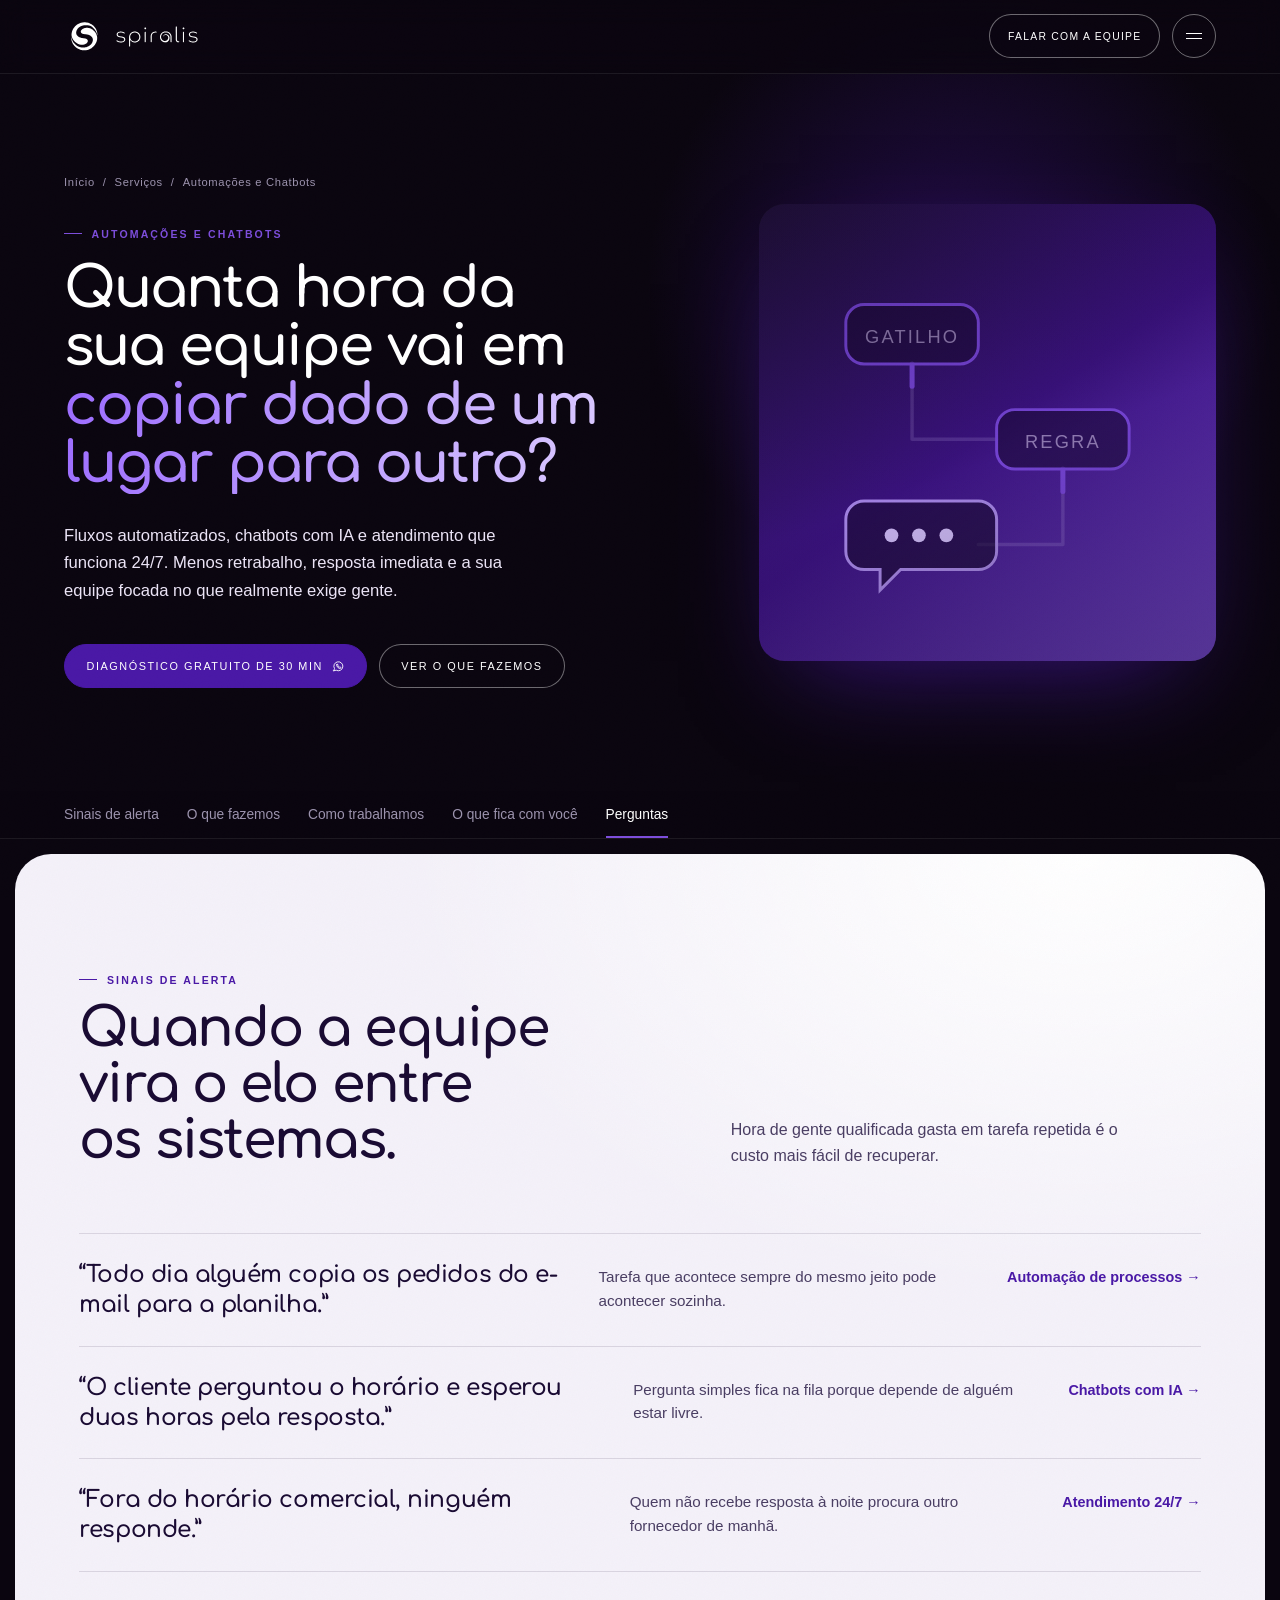
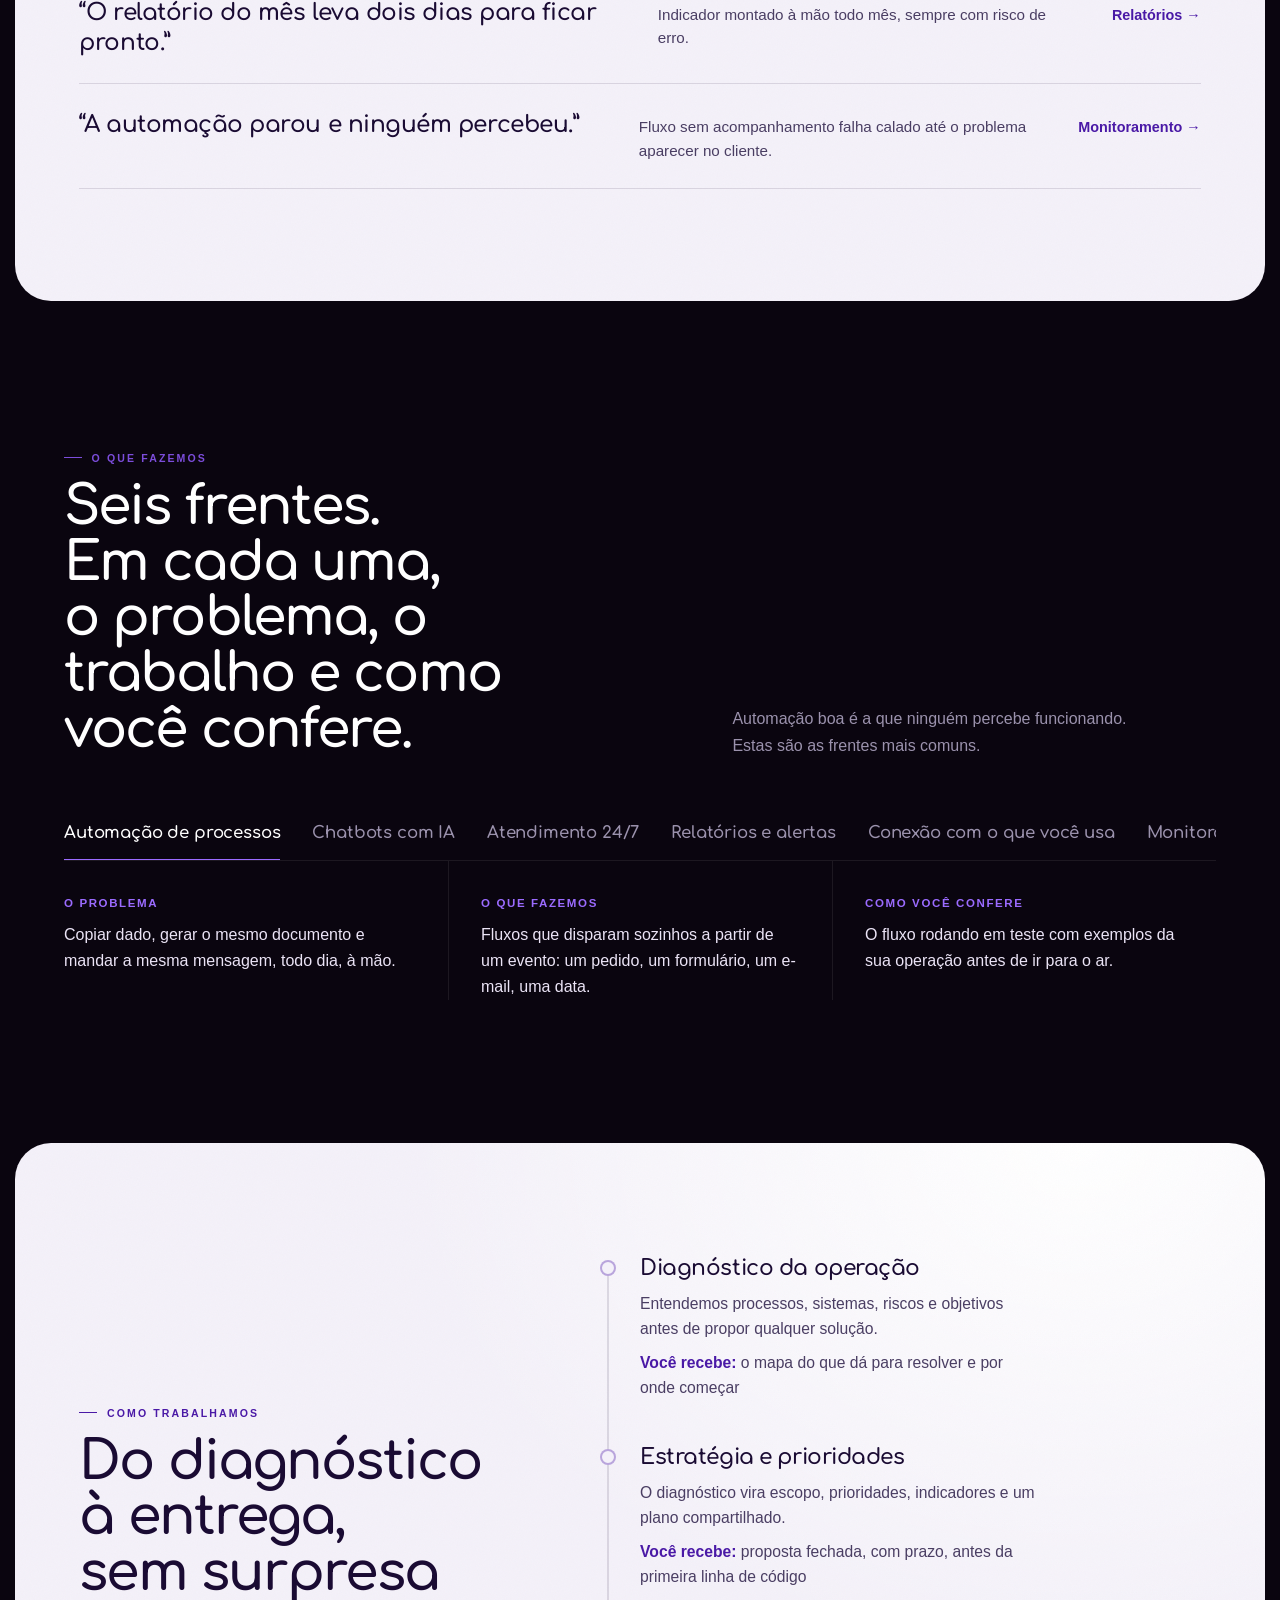
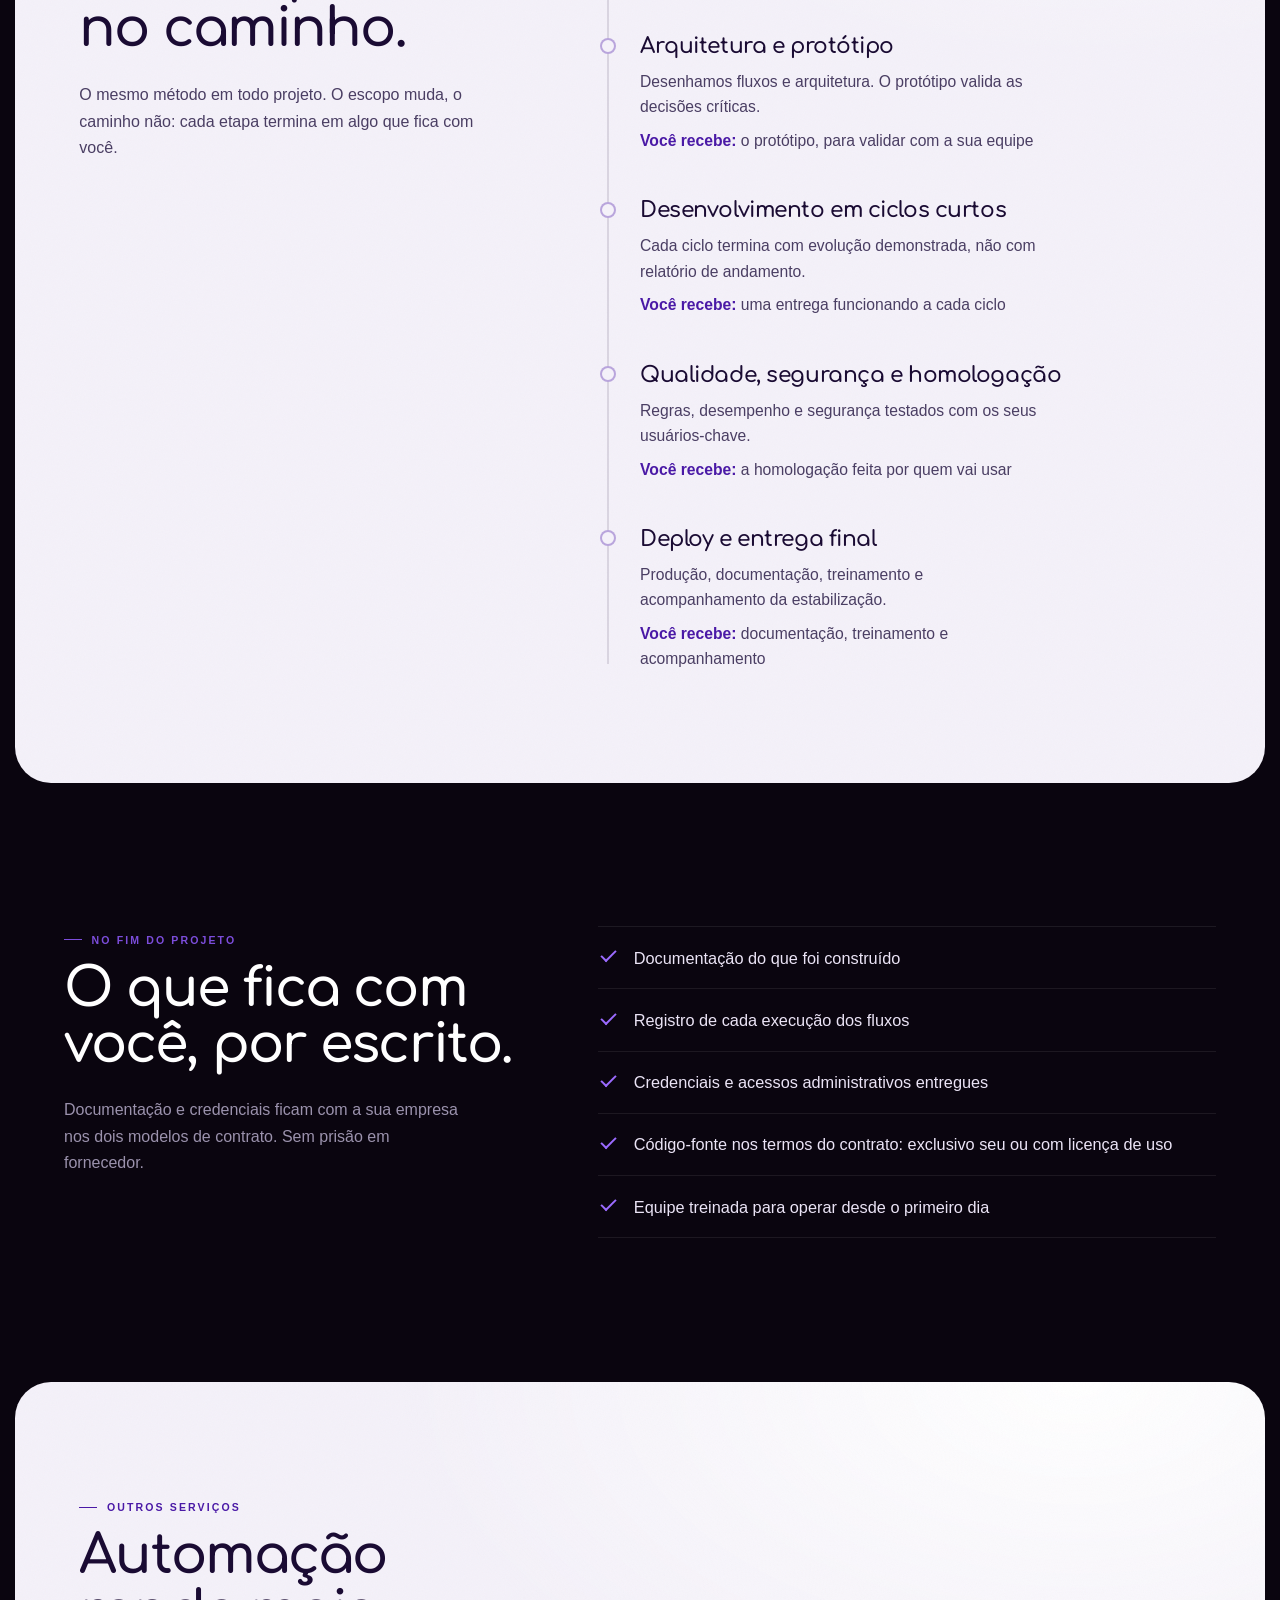
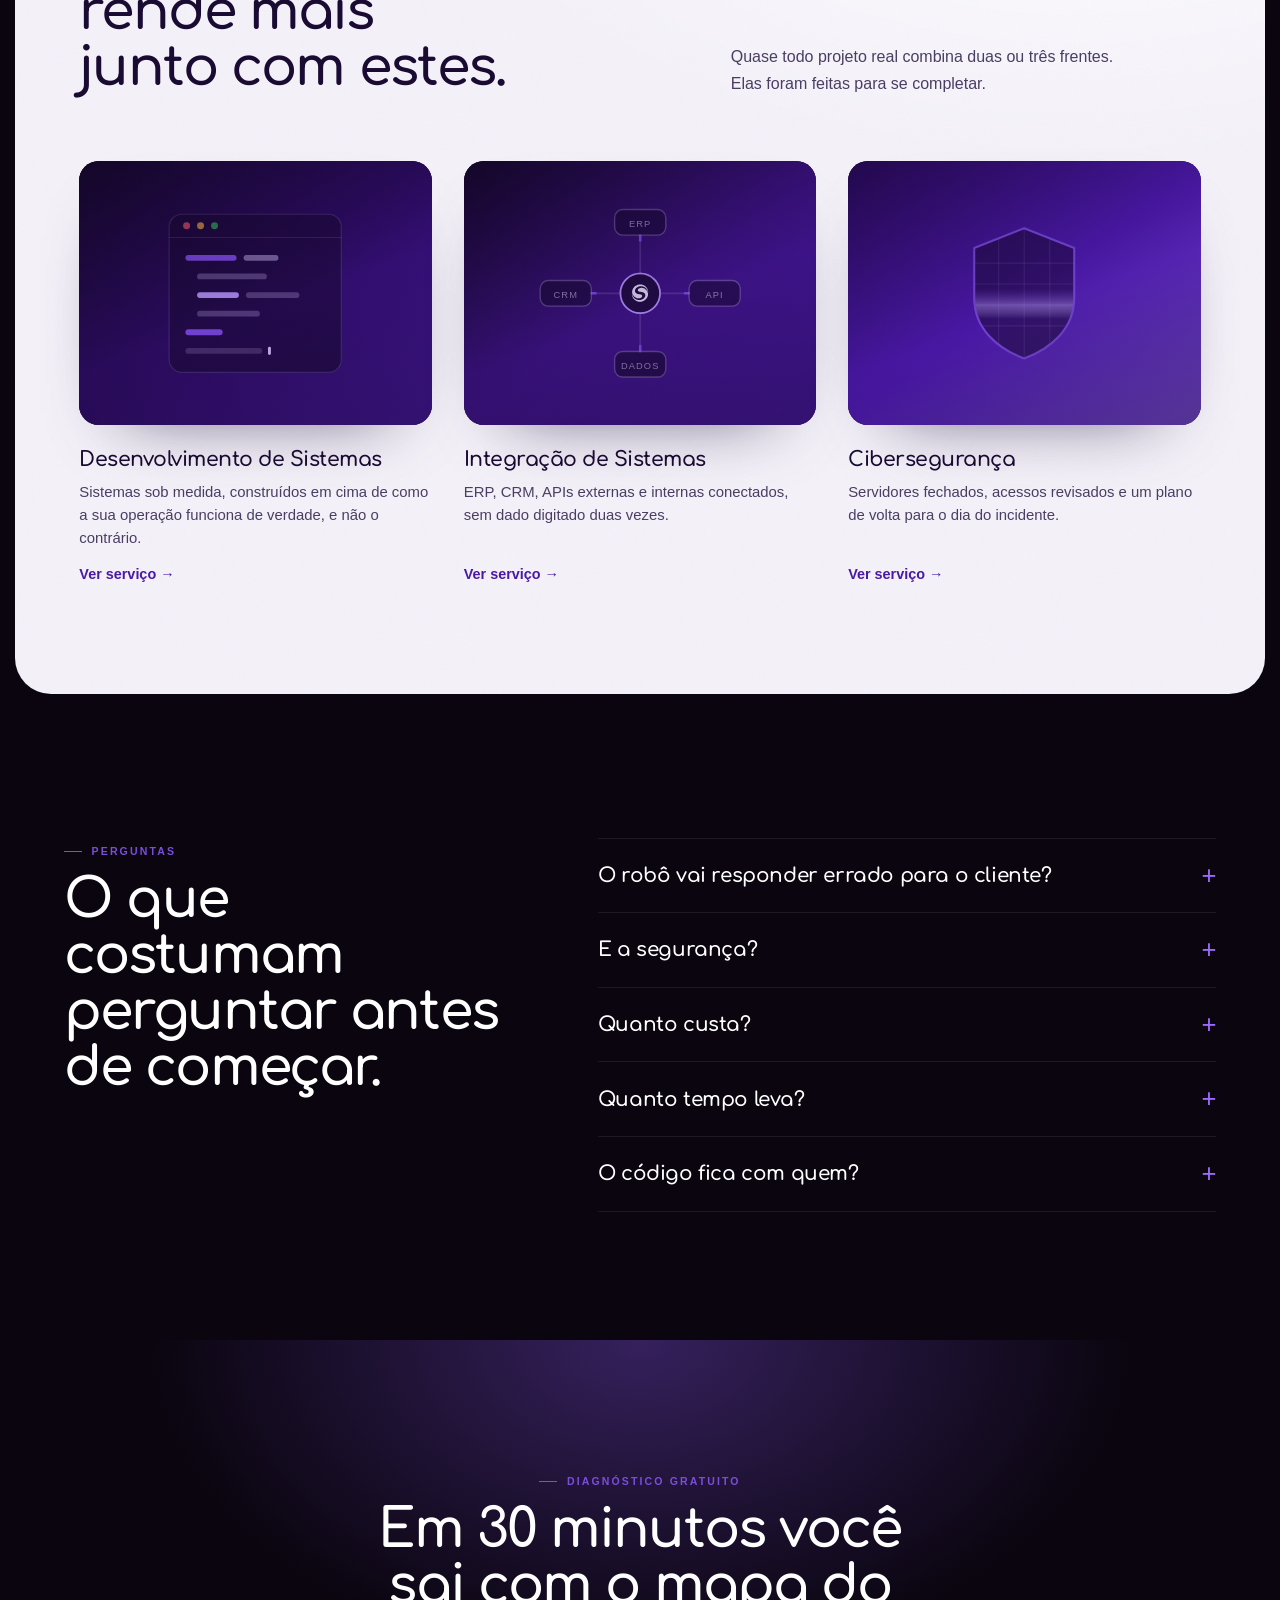
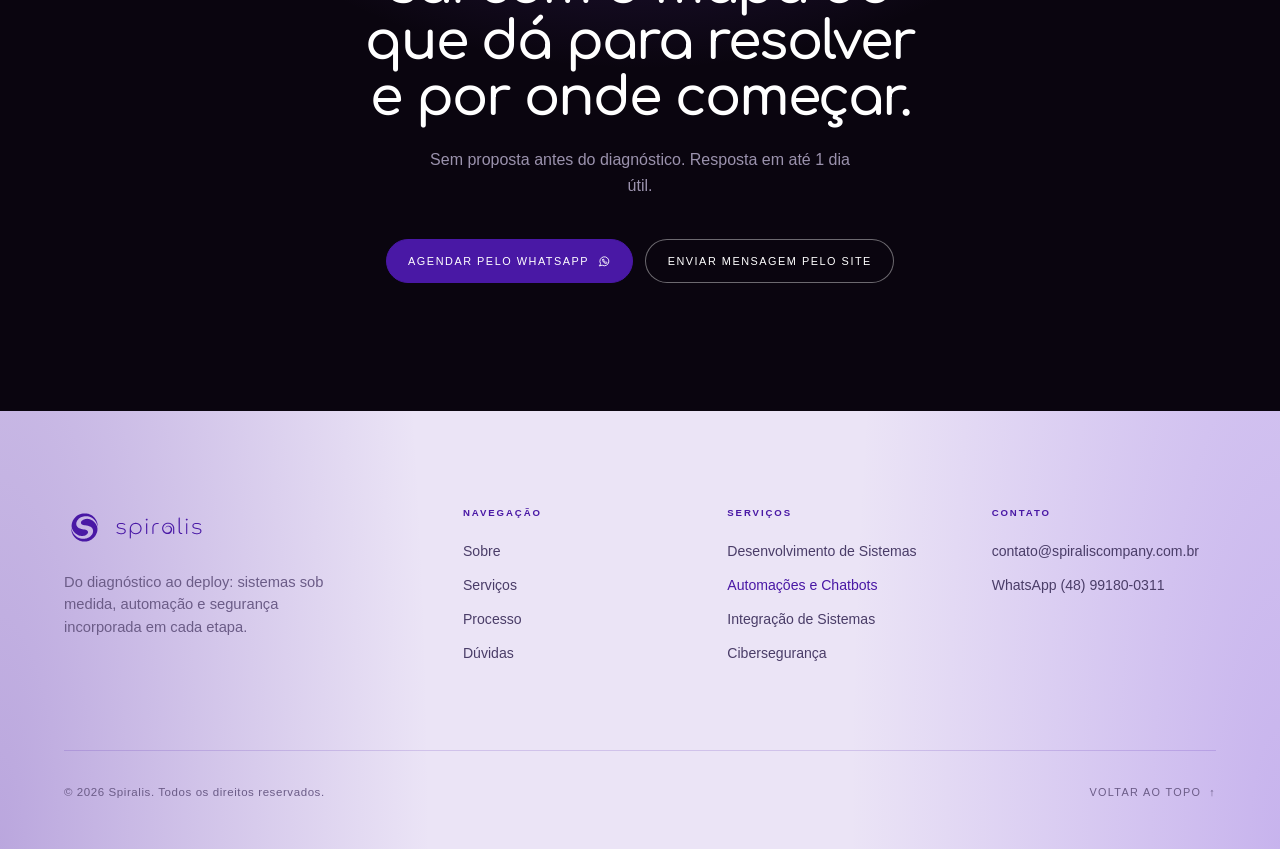
==== commit a5584883: "feat: páginas de serviço no modelo dissecado, com faixas claras e escuras As quatro páginas de /serv" ====
--- a/servicos/automacoes-e-chatbots/index.html
+++ b/servicos/automacoes-e-chatbots/index.html
@@ -88,21 +88,22 @@
 
 <main id="conteudo">
 
-<section class="sp-hero">
-  <div class="sp-wrap sp-hero-grid">
-    <div>
-      <p class="sp-crumb rv"><a href="/">Início</a><span aria-hidden="true">/</span><a href="/#servicos">Serviços</a><span aria-hidden="true">/</span><span aria-current="page">Automações e Chatbots</span></p>
-      <span class="sp-kicker rv" style="--d:1">Serviço 02 / 04</span>
-      <h1 class="sp-title rv" style="--d:2">Automações<br>e Chatbots</h1>
-      <p class="sp-lead rv" style="--d:3">Fluxos automatizados, chatbots com IA e atendimento que funciona 24/7. Menos retrabalho, resposta imediata e a sua equipe focada no que realmente exige gente.</p>
-      <div class="sp-acts rv" style="--d:4">
-        <a href="https://wa.me/5548991800311?text=Ol%C3%A1%2C%20vim%20pelo%20site%20da%20Spiralis%20e%20quero%20conversar%20sobre%20Automa%C3%A7%C3%B5es%20e%20Chatbots." class="btn-fill" target="_blank" rel="noopener noreferrer" aria-label="Falar sobre automação no WhatsApp (abre em nova aba)">Falar sobre automação<svg class="btn-ico" viewBox="0 0 24 24" fill="none" stroke="currentColor" stroke-width="1.7" stroke-linecap="round" stroke-linejoin="round" aria-hidden="true" focusable="false"><path d="M3.4 20.6l1.4-4.2a8.6 8.6 0 1 1 3.3 3.2l-4.7 1z"/><path d="M9.2 8.5c.2-.5.4-.5.6-.5h.5c.2 0 .4 0 .6.4l.7 1.6c.1.2 0 .4-.1.5l-.4.5c-.1.2-.2.3-.1.5.3.6 1.4 1.9 2.6 2.4.2.1.4.1.5-.1l.5-.5c.2-.2.4-.2.6-.1l1.5.8c.3.2.4.3.4.5v.5c0 .3-.3.9-.9 1.1-.5.2-1.3.3-2.6-.2-2-.8-3.7-2.6-4.4-4.6-.4-1.2-.3-2 0-2.5z"/></svg></a>
-        <a href="#entregas" class="btn-outline">O que entregamos</a>
-      </div>
-    </div>
-    <figure class="sp-media rv" style="--d:2" aria-label="Automações e Chatbots">
-      <div class="svc-img-bg s2"></div>
-      <div class="svc-art">
+<section class="sp-hero sp2-hero">
+  <div class="sp-wrap">
+    <div class="sp-hero-grid">
+      <div>
+        <p class="sp-crumb rv"><a href="/">Início</a><span aria-hidden="true">/</span><a href="/#servicos">Serviços</a><span aria-hidden="true">/</span><span aria-current="page">Automações e Chatbots</span></p>
+        <span class="sp-kicker rv" style="--d:1">Automações e Chatbots</span>
+        <h1 class="sp-title rv" style="--d:2">Quanta hora da sua equipe vai em <em>copiar dado de um lugar para outro?</em></h1>
+        <p class="sp-lead rv" style="--d:3">Fluxos automatizados, chatbots com IA e atendimento que funciona 24/7. Menos retrabalho, resposta imediata e a sua equipe focada no que realmente exige gente.</p>
+        <div class="sp-acts rv" style="--d:4">
+          <a class="btn-fill" href="https://wa.me/5548991800311?text=Ol%C3%A1%2C%20vim%20pelo%20site%20da%20Spiralis%20e%20quero%20agendar%20o%20diagn%C3%B3stico%20de%20automa%C3%A7%C3%A3o." target="_blank" rel="noopener noreferrer" aria-label="Diagnóstico gratuito de 30 min no WhatsApp (abre em nova aba)">Diagnóstico gratuito de 30 min<svg class="btn-ico" viewBox="0 0 24 24" fill="none" stroke="currentColor" stroke-width="1.7" stroke-linecap="round" stroke-linejoin="round" aria-hidden="true" focusable="false"><path d="M3.4 20.6l1.4-4.2a8.6 8.6 0 1 1 3.3 3.2l-4.7 1z"/><path d="M9.2 8.5c.2-.5.4-.5.6-.5h.5c.2 0 .4 0 .6.4l.7 1.6c.1.2 0 .4-.1.5l-.4.5c-.1.2-.2.3-.1.5.3.6 1.4 1.9 2.6 2.4.2.1.4.1.5-.1l.5-.5c.2-.2.4-.2.6-.1l1.5.8c.3.2.4.3.4.5v.5c0 .3-.3.9-.9 1.1-.5.2-1.3.3-2.6-.2-2-.8-3.7-2.6-4.4-4.6-.4-1.2-.3-2 0-2.5z"/></svg></a>
+          <a class="btn-outline" href="#frentes">Ver o que fazemos</a>
+        </div>
+      </div>
+      <figure class="sp-media rv" style="--d:2" aria-label="Automações e Chatbots">
+        <div class="svc-img-bg s2"></div>
+        <div class="svc-art">
             <svg viewBox="0 0 200 200" fill="none" aria-hidden="true">
               <path class="stroke" d="M67 70V103h37" stroke="rgba(228,216,255,.18)" stroke-width="1.5"/>
               <path class="stroke" d="M133 116v33H96" stroke="rgba(228,216,255,.18)" stroke-width="1.5"/>
@@ -124,182 +125,249 @@
               <circle class="dot" cx="82" cy="145" r="3" fill="#E4D8FF"/>
             </svg>
           </div>
-      <div class="svc-tint"></div>
-      <span class="sp-media-tag"><img src="/spiralis-wordmark-branco.svg" alt="Spiralis" width="77" height="22"></span>
-      <span class="sp-media-num" aria-hidden="true">02</span>
-    </figure>
-  </div>
-</section>
-
-<section class="sp-section" aria-labelledby="dores-h">
+        <div class="svc-tint"></div>
+      </figure>
+    </div>
+  </div>
+</section>
+
+<nav class="sp-subnav" aria-label="Seções desta página">
+  <div class="sp-wrap">
+    <ul>
+      <li><a class="sn" href="#sinais">Sinais de alerta</a></li>
+      <li><a class="sn" href="#frentes">O que fazemos</a></li>
+      <li><a class="sn" href="#processo">Como trabalhamos</a></li>
+      <li><a class="sn" href="#entregas">O que fica com você</a></li>
+      <li><a class="sn" href="#perguntas">Perguntas</a></li>
+    </ul>
+  </div>
+</nav>
+
+<section class="sp-band is-light" id="sinais" aria-labelledby="sinais-h">
+  <div class="sp-sheet">
+    <div class="sp-wrap">
+      <header class="sp-section-head">
+        <div>
+          <span class="sp-kicker rv">Sinais de alerta</span>
+          <h2 class="sp-h2 rv" id="sinais-h">Quando a equipe vira o elo entre os sistemas.</h2>
+        </div>
+        <p class="sp-section-sub rv">Hora de gente qualificada gasta em tarefa repetida é o custo mais fácil de recuperar.</p>
+      </header>
+      <div class="sp-sinais">
+        <div class="sp-sinal rv"><q>Todo dia alguém copia os pedidos do e-mail para a planilha.</q><p>Tarefa que acontece sempre do mesmo jeito pode acontecer sozinha.</p><a href="#frentes" data-abre-aba="processos">Automação de processos <b aria-hidden="true">→</b></a></div>
+        <div class="sp-sinal rv"><q>O cliente perguntou o horário e esperou duas horas pela resposta.</q><p>Pergunta simples fica na fila porque depende de alguém estar livre.</p><a href="#frentes" data-abre-aba="chatbot">Chatbots com IA <b aria-hidden="true">→</b></a></div>
+        <div class="sp-sinal rv"><q>Fora do horário comercial, ninguém responde.</q><p>Quem não recebe resposta à noite procura outro fornecedor de manhã.</p><a href="#frentes" data-abre-aba="atendimento">Atendimento 24/7 <b aria-hidden="true">→</b></a></div>
+        <div class="sp-sinal rv"><q>O relatório do mês leva dois dias para ficar pronto.</q><p>Indicador montado à mão todo mês, sempre com risco de erro.</p><a href="#frentes" data-abre-aba="relatorios">Relatórios <b aria-hidden="true">→</b></a></div>
+        <div class="sp-sinal rv"><q>A automação parou e ninguém percebeu.</q><p>Fluxo sem acompanhamento falha calado até o problema aparecer no cliente.</p><a href="#frentes" data-abre-aba="monitoramento">Monitoramento <b aria-hidden="true">→</b></a></div>
+      </div>
+    </div>
+  </div>
+</section>
+
+<section class="sp-band" id="frentes" aria-labelledby="frentes-h">
   <div class="sp-wrap">
     <header class="sp-section-head">
       <div>
-        <span class="sp-kicker rv">Para quem é</span>
-        <h2 class="sp-h2 rv" id="dores-h">Quando a equipe vira o elo entre os sistemas.</h2>
-      </div>
-      <p class="sp-section-sub rv">Hora de gente qualificada gasta em tarefa repetida é o custo mais fácil de recuperar.</p>
-    </header>
-    <div class="sp-pains">
-      <article class="sp-pain rv" style="--d:0">
-        <span class="sp-pain-ico" aria-hidden="true">01</span>
-        <h3>Tarefa repetida todo dia</h3>
-        <p>Copiar dado de um lugar para outro, gerar o mesmo relatório, mandar a mesma mensagem.</p>
-      </article>
-      <article class="sp-pain rv" style="--d:1">
-        <span class="sp-pain-ico" aria-hidden="true">02</span>
-        <h3>Cliente esperando resposta</h3>
-        <p>Pergunta simples que fica horas na fila porque depende de alguém estar disponível.</p>
-      </article>
-      <article class="sp-pain rv" style="--d:2">
-        <span class="sp-pain-ico" aria-hidden="true">03</span>
-        <h3>Erro manual que volta todo mês</h3>
-        <p>Digitação, esquecimento e retrabalho que ninguém mede, mas todo mundo sente.</p>
-      </article>
-    </div>
-  </div>
-</section>
-
-<section class="sp-section" id="entregas" aria-labelledby="entregas-h">
-  <div class="sp-wrap">
-    <header class="sp-section-head">
-      <div>
-        <span class="sp-kicker rv">Escopo</span>
-        <h2 class="sp-h2 rv" id="entregas-h">O que entregamos.</h2>
+        <span class="sp-kicker rv">O que fazemos</span>
+        <h2 class="sp-h2 rv" id="frentes-h">Seis frentes. Em cada uma, o problema, o trabalho e como você confere.</h2>
       </div>
       <p class="sp-section-sub rv">Automação boa é a que ninguém percebe funcionando. Estas são as frentes mais comuns.</p>
     </header>
-    <ul class="sp-deliv">
-      <li class="rv" style="--d:0">
-        <span class="sp-deliv-n">01</span>
-        <div><h3>Automação de processos</h3><p>Fluxos que disparam sozinhos a partir de um evento: um pedido, um formulário, um e-mail, uma data.</p></div>
-      </li>
-      <li class="rv" style="--d:1">
-        <span class="sp-deliv-n">02</span>
-        <div><h3>Chatbots com IA</h3><p>Atendimento que entende a pergunta, consulta as suas informações e responde no tom da sua empresa.</p></div>
-      </li>
-      <li class="rv" style="--d:0">
-        <span class="sp-deliv-n">03</span>
-        <div><h3>Atendimento 24/7 com transbordo</h3><p>O robô resolve o que é repetitivo e passa para uma pessoa, com todo o histórico, quando o caso pede.</p></div>
-      </li>
-      <li class="rv" style="--d:1">
-        <span class="sp-deliv-n">04</span>
-        <div><h3>Relatórios e alertas automáticos</h3><p>Indicadores que chegam prontos e avisos quando algo sai do esperado, sem ninguém montar planilha.</p></div>
-      </li>
-      <li class="rv" style="--d:0">
-        <span class="sp-deliv-n">05</span>
-        <div><h3>Conexão com o que você já usa</h3><p>WhatsApp, e-mail, ERP, CRM e planilhas ligados ao mesmo fluxo, sem trocar de ferramenta.</p></div>
-      </li>
-      <li class="rv" style="--d:1">
-        <span class="sp-deliv-n">06</span>
-        <div><h3>Monitoramento dos fluxos</h3><p>Cada execução fica registrada e acompanhada, para que uma falha nunca passe em silêncio.</p></div>
-      </li>
+    <div class="rv">
+      <div class="sp-abas" role="tablist" aria-label="Frentes de trabalho">
+        <button class="sp-aba" type="button" role="tab" id="aba-processos" aria-controls="painel-processos" aria-selected="true">Automação de processos</button>
+        <button class="sp-aba" type="button" role="tab" id="aba-chatbot" aria-controls="painel-chatbot" aria-selected="false" tabindex="-1">Chatbots com IA</button>
+        <button class="sp-aba" type="button" role="tab" id="aba-atendimento" aria-controls="painel-atendimento" aria-selected="false" tabindex="-1">Atendimento 24/7</button>
+        <button class="sp-aba" type="button" role="tab" id="aba-relatorios" aria-controls="painel-relatorios" aria-selected="false" tabindex="-1">Relatórios e alertas</button>
+        <button class="sp-aba" type="button" role="tab" id="aba-conexao" aria-controls="painel-conexao" aria-selected="false" tabindex="-1">Conexão com o que você usa</button>
+        <button class="sp-aba" type="button" role="tab" id="aba-monitoramento" aria-controls="painel-monitoramento" aria-selected="false" tabindex="-1">Monitoramento dos fluxos</button>
+      </div>
+      <div class="sp-painel is-3" role="tabpanel" id="painel-processos" aria-labelledby="aba-processos">
+        <div><h3>O problema</h3><p>Copiar dado, gerar o mesmo documento e mandar a mesma mensagem, todo dia, à mão.</p></div>
+        <div><h3>O que fazemos</h3><p>Fluxos que disparam sozinhos a partir de um evento: um pedido, um formulário, um e-mail, uma data.</p></div>
+        <div><h3>Como você confere</h3><p>O fluxo rodando em teste com exemplos da sua operação antes de ir para o ar.</p></div>
+      </div>
+      <div class="sp-painel is-3" role="tabpanel" id="painel-chatbot" aria-labelledby="aba-chatbot" hidden>
+        <div><h3>O problema</h3><p>Pergunta simples parada horas na fila porque depende de alguém estar disponível.</p></div>
+        <div><h3>O que fazemos</h3><p>Atendimento que entende a pergunta, consulta as suas informações e responde no tom da sua empresa.</p></div>
+        <div><h3>Como você confere</h3><p>Você conversa com o chatbot e aprova as respostas antes de ele falar com cliente.</p></div>
+      </div>
+      <div class="sp-painel is-3" role="tabpanel" id="painel-atendimento" aria-labelledby="aba-atendimento" hidden>
+        <div><h3>O problema</h3><p>Fora do horário, o cliente fica sem resposta e procura outro.</p></div>
+        <div><h3>O que fazemos</h3><p>O robô resolve o que é repetitivo e passa para uma pessoa, com todo o histórico, quando o caso pede.</p></div>
+        <div><h3>Como você confere</h3><p>A passagem para a pessoa testada com você: quem assume recebe a conversa inteira.</p></div>
+      </div>
+      <div class="sp-painel is-3" role="tabpanel" id="painel-relatorios" aria-labelledby="aba-relatorios" hidden>
+        <div><h3>O problema</h3><p>Indicador montado em planilha todo mês e problema descoberto tarde.</p></div>
+        <div><h3>O que fazemos</h3><p>Indicadores que chegam prontos e avisos quando algo sai do esperado, sem ninguém montar planilha.</p></div>
+        <div><h3>Como você confere</h3><p>O primeiro relatório conferido lado a lado com o que vocês montavam à mão.</p></div>
+      </div>
+      <div class="sp-painel is-3" role="tabpanel" id="painel-conexao" aria-labelledby="aba-conexao" hidden>
+        <div><h3>O problema</h3><p>Cada ferramenta numa aba, e a equipe fazendo a ponte entre elas.</p></div>
+        <div><h3>O que fazemos</h3><p>WhatsApp, e-mail, ERP, CRM e planilhas ligados ao mesmo fluxo, sem trocar de ferramenta.</p></div>
+        <div><h3>Como você confere</h3><p>O fluxo funcionando nas ferramentas que vocês já usam, sem sistema novo para aprender.</p></div>
+      </div>
+      <div class="sp-painel is-3" role="tabpanel" id="painel-monitoramento" aria-labelledby="aba-monitoramento" hidden>
+        <div><h3>O problema</h3><p>Automação que falha calada e ninguém percebe até o problema aparecer.</p></div>
+        <div><h3>O que fazemos</h3><p>Cada execução fica registrada e acompanhada, para que uma falha nunca passe em silêncio.</p></div>
+        <div><h3>Como você confere</h3><p>O registro de cada execução e o aviso chegando quando uma falha acontece.</p></div>
+      </div>
+    </div>
+  </div>
+</section>
+
+<section class="sp-band is-light" id="processo" aria-labelledby="processo-h">
+  <div class="sp-sheet">
+    <div class="sp-wrap sp-fluxo">
+      <header class="sp-fluxo-head">
+        <span class="sp-kicker rv">Como trabalhamos</span>
+        <h2 class="sp-h2 rv" id="processo-h">Do diagnóstico à entrega, sem surpresa no caminho.</h2>
+        <p class="sp-section-sub rv">O mesmo método em todo projeto. O escopo muda, o caminho não: cada etapa termina em algo que fica com você.</p>
+      </header>
+      <ol class="sp-linha">
+      <li class="rv"><h3>Diagnóstico da operação</h3><p>Entendemos processos, sistemas, riscos e objetivos antes de propor qualquer solução.</p><p class="sp-recebe"><span>Você recebe:</span> o mapa do que dá para resolver e por onde começar</p></li>
+      <li class="rv"><h3>Estratégia e prioridades</h3><p>O diagnóstico vira escopo, prioridades, indicadores e um plano compartilhado.</p><p class="sp-recebe"><span>Você recebe:</span> proposta fechada, com prazo, antes da primeira linha de código</p></li>
+      <li class="rv"><h3>Arquitetura e protótipo</h3><p>Desenhamos fluxos e arquitetura. O protótipo valida as decisões críticas.</p><p class="sp-recebe"><span>Você recebe:</span> o protótipo, para validar com a sua equipe</p></li>
+      <li class="rv"><h3>Desenvolvimento em ciclos curtos</h3><p>Cada ciclo termina com evolução demonstrada, não com relatório de andamento.</p><p class="sp-recebe"><span>Você recebe:</span> uma entrega funcionando a cada ciclo</p></li>
+      <li class="rv"><h3>Qualidade, segurança e homologação</h3><p>Regras, desempenho e segurança testados com os seus usuários-chave.</p><p class="sp-recebe"><span>Você recebe:</span> a homologação feita por quem vai usar</p></li>
+      <li class="rv"><h3>Deploy e entrega final</h3><p>Produção, documentação, treinamento e acompanhamento da estabilização.</p><p class="sp-recebe"><span>Você recebe:</span> documentação, treinamento e acompanhamento</p></li>
+      </ol>
+    </div>
+  </div>
+</section>
+
+<section class="sp-band" id="entregas" aria-labelledby="entregas-h">
+  <div class="sp-wrap sp-entregas">
+    <div>
+      <span class="sp-kicker rv">No fim do projeto</span>
+      <h2 class="sp-h2 rv" id="entregas-h">O que fica com você, por escrito.</h2>
+      <p class="sp-section-sub rv" style="margin-top:1.5rem">Documentação e credenciais ficam com a sua empresa nos dois modelos de contrato. Sem prisão em fornecedor.</p>
+    </div>
+    <ul class="sp-check">
+      <li class="rv">Documentação do que foi construído</li>
+      <li class="rv">Registro de cada execução dos fluxos</li>
+      <li class="rv">Credenciais e acessos administrativos entregues</li>
+      <li class="rv">Código-fonte nos termos do contrato: exclusivo seu ou com licença de uso</li>
+      <li class="rv">Equipe treinada para operar desde o primeiro dia</li>
     </ul>
   </div>
 </section>
 
-<section class="sp-section" aria-labelledby="processo-h">
+<section class="sp-band is-light" aria-labelledby="outros-h">
+  <div class="sp-sheet">
+    <div class="sp-wrap">
+      <header class="sp-section-head">
+        <div>
+          <span class="sp-kicker rv">Outros serviços</span>
+          <h2 class="sp-h2 rv" id="outros-h">Automação rende mais junto com estes.</h2>
+        </div>
+        <p class="sp-section-sub rv">Quase todo projeto real combina duas ou três frentes. Elas foram feitas para se completar.</p>
+      </header>
+      <div class="sp-outros">
+          <a class="sp-outros-card rv" style="--d:0" href="/servicos/desenvolvimento-de-sistemas/"><div class="sp-outros-arte" aria-hidden="true"><div class="svc-img-bg s1"></div><div class="svc-art">
+            <svg viewBox="0 0 200 200" fill="none" aria-hidden="true">
+              <rect x="26" y="32" width="148" height="136" rx="11" fill="rgba(10,5,15,.5)" stroke="rgba(228,216,255,.16)"/>
+              <path class="stroke" d="M26 52h148" stroke="rgba(228,216,255,.13)"/>
+              <circle cx="41" cy="42" r="3" fill="#FF5F57" opacity=".75"/>
+              <circle cx="53" cy="42" r="3" fill="#FEBC2E" opacity=".75"/>
+              <circle cx="65" cy="42" r="3" fill="#28C840" opacity=".75"/>
+              <rect class="cl" x="40" y="67" width="44" height="5" rx="2.5" fill="#7C4DDB"/>
+              <rect class="cl" x="90" y="67" width="30" height="5" rx="2.5" fill="rgba(228,216,255,.5)"/>
+              <rect class="cl" x="50" y="83" width="60" height="5" rx="2.5" fill="rgba(228,216,255,.3)"/>
+              <rect class="cl" x="50" y="99" width="36" height="5" rx="2.5" fill="#B79CF0"/>
+              <rect class="cl" x="92" y="99" width="46" height="5" rx="2.5" fill="rgba(228,216,255,.28)"/>
+              <rect class="cl" x="50" y="115" width="54" height="5" rx="2.5" fill="rgba(228,216,255,.28)"/>
+              <rect class="cl" x="40" y="131" width="32" height="5" rx="2.5" fill="#7C4DDB"/>
+              <rect class="cl" x="40" y="147" width="66" height="5" rx="2.5" fill="rgba(228,216,255,.2)"/>
+              <rect class="caret" x="111" y="146" width="2.5" height="7" rx="1.2" fill="#E4D8FF"/>
+            </svg>
+          </div><div class="svc-tint"></div></div><h3>Desenvolvimento de Sistemas</h3><p>Sistemas sob medida, construídos em cima de como a sua operação funciona de verdade, e não o contrário.</p><span class="sp-outros-go">Ver serviço <span aria-hidden="true">→</span></span></a>
+          <a class="sp-outros-card rv" style="--d:1" href="/servicos/integracao-de-sistemas/"><div class="sp-outros-arte" aria-hidden="true"><div class="svc-img-bg s3"></div><div class="svc-art">
+            <svg viewBox="0 0 200 200" fill="none" aria-hidden="true">
+              <g stroke="rgba(228,216,255,.16)" stroke-width="1.5" class="stroke">
+                <path d="M100 50V83"/><path d="M58 100h25"/>
+                <path d="M142 100h-25"/><path d="M100 150v-33"/>
+              </g>
+              <g class="stroke" stroke="#7C4DDB" stroke-width="2.2">
+                <path class="flow"   pathLength="100" d="M100 50V83"/>
+                <path class="flow b" pathLength="100" d="M58 100h25"/>
+                <path class="flow c" pathLength="100" d="M142 100h-25"/>
+                <path class="flow d" pathLength="100" d="M100 150v-33"/>
+              </g>
+              <circle class="hub" cx="100" cy="100" r="17" fill="none" stroke="#7C4DDB" stroke-width="1.6"/>
+              <circle cx="100" cy="100" r="17" fill="rgba(10,5,15,.75)" stroke="#B79CF0" stroke-width="1.4"/>
+              <image href="/spiralis-simbolo-branco.svg" x="89" y="89" width="22" height="22" opacity=".92"/>
+              <g class="node">
+                <rect x="78" y="28" width="44" height="22" rx="7" fill="rgba(10,5,15,.55)" stroke="rgba(228,216,255,.3)" stroke-width="1.2"/>
+                <text class="lbl" x="100" y="43" text-anchor="middle">ERP</text>
+              </g>
+              <g class="node b">
+                <rect x="14" y="89" width="44" height="22" rx="7" fill="rgba(10,5,15,.55)" stroke="rgba(228,216,255,.3)" stroke-width="1.2"/>
+                <text class="lbl" x="36" y="104" text-anchor="middle">CRM</text>
+              </g>
+              <g class="node c">
+                <rect x="142" y="89" width="44" height="22" rx="7" fill="rgba(10,5,15,.55)" stroke="rgba(228,216,255,.3)" stroke-width="1.2"/>
+                <text class="lbl" x="164" y="104" text-anchor="middle">API</text>
+              </g>
+              <g class="node d">
+                <rect x="78" y="150" width="44" height="22" rx="7" fill="rgba(10,5,15,.55)" stroke="rgba(228,216,255,.3)" stroke-width="1.2"/>
+                <text class="lbl" x="100" y="165" text-anchor="middle">DADOS</text>
+              </g>
+            </svg>
+          </div><div class="svc-tint"></div></div><h3>Integração de Sistemas</h3><p>ERP, CRM, APIs externas e internas conectados, sem dado digitado duas vezes.</p><span class="sp-outros-go">Ver serviço <span aria-hidden="true">→</span></span></a>
+          <a class="sp-outros-card rv" style="--d:2" href="/servicos/ciberseguranca/"><div class="sp-outros-arte" aria-hidden="true"><div class="svc-img-bg s4"></div><div class="svc-art">
+            <svg viewBox="0 0 200 200" fill="none" aria-hidden="true">
+              <defs>
+                <clipPath id="shieldClip">
+                  <path d="M100 44 143 61v43c0 27-21 44-43 52-22-8-43-25-43-52V61z"/>
+                </clipPath>
+                <linearGradient id="scanGrad" x1="0" y1="0" x2="0" y2="1">
+                  <stop offset="0" stop-color="#7C4DDB" stop-opacity="0"/>
+                  <stop offset=".55" stop-color="#B79CF0" stop-opacity=".55"/>
+                  <stop offset="1" stop-color="#E4D8FF" stop-opacity="0"/>
+                </linearGradient>
+              </defs>
+              <path d="M100 44 143 61v43c0 27-21 44-43 52-22-8-43-25-43-52V61z" fill="rgba(10,5,15,.5)"/>
+              <g clip-path="url(#shieldClip)">
+                <g stroke="rgba(228,216,255,.1)" stroke-width="1">
+                  <path d="M57 74h86M57 92h86M57 110h86M57 128h86"/>
+                  <path d="M78 44v112M100 44v112M122 44v112"/>
+                </g>
+                <rect class="scan" x="52" y="96" width="96" height="26" fill="url(#scanGrad)"/>
+              </g>
+              <path class="stroke" d="M100 44 143 61v43c0 27-21 44-43 52-22-8-43-25-43-52V61z" stroke="#7C4DDB" stroke-width="1.8"/>
+              <path class="stroke tick" pathLength="100" d="M84 100l11 11 22-24" stroke="#E4D8FF" stroke-width="3"/>
+            </svg>
+          </div><div class="svc-tint"></div></div><h3>Cibersegurança</h3><p>Servidores fechados, acessos revisados e um plano de volta para o dia do incidente.</p><span class="sp-outros-go">Ver serviço <span aria-hidden="true">→</span></span></a>
+      </div>
+    </div>
+  </div>
+</section>
+
+<section class="sp-band" id="perguntas" aria-labelledby="faq-h">
+  <div class="sp-wrap sp-entregas">
+    <div>
+      <span class="sp-kicker rv">Perguntas</span>
+      <h2 class="sp-h2 rv" id="faq-h">O que costumam perguntar antes de começar.</h2>
+    </div>
+    <div class="sp-faq rv">
+      <details><summary>O robô vai responder errado para o cliente?</summary><p>O chatbot responde com base nas informações da sua empresa, você aprova as respostas antes de ele entrar no ar, e ele passa para uma pessoa, com todo o histórico, quando o caso pede.</p></details>
+      <details><summary>E a segurança?</summary><p>Automação mexe em dado sensível. Por isso cada fluxo nasce com acesso mínimo necessário, credenciais protegidas e registro do que foi feito, em conformidade com a LGPD.</p></details>
+      <details><summary>Quanto custa?</summary><p>Não existe tabela. O valor sai do diagnóstico, vira proposta fechada e só depois disso começa qualquer trabalho.</p></details>
+      <details><summary>Quanto tempo leva?</summary><p>O prazo é acordado antes do início, junto com a proposta. O escopo varia de projeto para projeto, o método não.</p></details>
+      <details><summary>O código fica com quem?</summary><p>Isso é decidido em contrato: exclusivo da sua empresa, ou base da Spiralis com licença de uso, que sai mais barato. Nos dois casos, documentação e credenciais ficam com você.</p></details>
+    </div>
+  </div>
+</section>
+
+<section class="sp-band sp2-cta" id="contato-final" aria-labelledby="cta-h">
   <div class="sp-wrap">
-    <header class="sp-section-head">
-      <div>
-        <span class="sp-kicker rv">Processo</span>
-        <h2 class="sp-h2 rv" id="processo-h">Do diagnóstico à entrega.</h2>
-      </div>
-      <p class="sp-section-sub rv">O mesmo caminho em todo projeto: decisões validadas, segurança incorporada e visibilidade do início ao fim.</p>
-    </header>
-    <ol class="sp-steps">
-      <li class="rv" style="--d:0">
-        <span class="sp-step-n">01</span>
-        <h3>Diagnóstico da operação</h3>
-        <p>Entendemos processos, sistemas, riscos e objetivos antes de propor qualquer solução.</p>
-      </li>
-      <li class="rv" style="--d:1">
-        <span class="sp-step-n">02</span>
-        <h3>Estratégia e prioridades</h3>
-        <p>O diagnóstico vira escopo, prioridades, indicadores e um plano compartilhado.</p>
-      </li>
-      <li class="rv" style="--d:2">
-        <span class="sp-step-n">03</span>
-        <h3>Arquitetura e protótipo</h3>
-        <p>Desenhamos fluxos e arquitetura. O protótipo valida as decisões críticas.</p>
-      </li>
-      <li class="rv" style="--d:3">
-        <span class="sp-step-n">04</span>
-        <h3>Desenvolvimento e integrações</h3>
-        <p>Ciclos curtos, com evolução demonstrada a cada entrega.</p>
-      </li>
-      <li class="rv" style="--d:4">
-        <span class="sp-step-n">05</span>
-        <h3>Qualidade, segurança e homologação</h3>
-        <p>Regras, desempenho e segurança testados com usuários-chave.</p>
-      </li>
-      <li class="rv" style="--d:5">
-        <span class="sp-step-n">06</span>
-        <h3>Deploy e entrega final</h3>
-        <p>Produção, documentação, treinamento e acompanhamento da estabilização.</p>
-      </li>
-    </ol>
-  </div>
-</section>
-
-<section class="sp-section" aria-labelledby="seg-h">
-  <div class="sp-wrap">
-    <div class="sp-sec rv">
-      <div class="sp-sec-ico"><svg viewBox="0 0 24 24" fill="none" stroke="currentColor" stroke-width="1.6" stroke-linecap="round" stroke-linejoin="round" aria-hidden="true"><path d="M12 3l7 3v5c0 4.6-3 8.3-7 10-4-1.7-7-5.4-7-10V6z"/><path d="M9 12l2 2 4-4"/></svg></div>
-      <div>
-        <h2 id="seg-h">Automação mexe em dado sensível.</h2>
-        <p>Por isso cada fluxo nasce com acesso mínimo necessário, credenciais protegidas e registro do que foi feito. Tudo em conformidade com a LGPD.</p>
-      </div>
-      <a href="/#duvidas" class="btn-outline">Dúvidas frequentes</a>
-    </div>
-  </div>
-</section>
-
-<section class="sp-section" aria-labelledby="outros-h">
-  <div class="sp-wrap">
-    <header class="sp-section-head">
-      <div>
-        <span class="sp-kicker rv">Outros serviços</span>
-        <h2 class="sp-h2 rv" id="outros-h">Especialidades que se completam.</h2>
-      </div>
-    </header>
-    <div class="sp-others">
-      <a class="sp-other rv" style="--d:0" href="/servicos/desenvolvimento-de-sistemas/">
-        <div><span class="sp-other-n">01 / 04</span></div>
-        <div>
-          <h3>Desenvolvimento de Sistemas</h3>
-          <p>Sistemas sob medida, construídos em cima de como a sua operação funciona de verdade, e não o contrário.</p>
-          <span class="sp-other-go">Ver serviço <span aria-hidden="true">→</span></span>
-        </div>
-      </a>
-      <a class="sp-other rv" style="--d:1" href="/servicos/integracao-de-sistemas/">
-        <div><span class="sp-other-n">03 / 04</span></div>
-        <div>
-          <h3>Integração de Sistemas</h3>
-          <p>ERP, CRM, APIs externas e internas: conectamos tudo.</p>
-          <span class="sp-other-go">Ver serviço <span aria-hidden="true">→</span></span>
-        </div>
-      </a>
-      <a class="sp-other rv" style="--d:2" href="/servicos/ciberseguranca/">
-        <div><span class="sp-other-n">04 / 04</span></div>
-        <div>
-          <h3>Cibersegurança</h3>
-          <p>Pentest, hardening de infraestrutura e monitoramento contínuo.</p>
-          <span class="sp-other-go">Ver serviço <span aria-hidden="true">→</span></span>
-        </div>
-      </a>
-    </div>
-  </div>
-</section>
-
-<section class="sp-cta" aria-labelledby="cta-h">
-  <div class="sp-wrap">
-    <span class="sp-kicker rv">Pronto para começar?</span>
-    <h2 class="sp-h2 rv" id="cta-h">Vamos conversar sobre automação.</h2>
-    <p class="rv">Uma conversa de quinze minutos costuma bastar para saber se o seu caso é para nós. O diagnóstico vem antes de qualquer proposta.</p>
+    <span class="sp-kicker rv">Diagnóstico gratuito</span>
+    <h2 class="sp-h2 rv" id="cta-h">Em 30 minutos você sai com o mapa do que dá para resolver e por onde começar.</h2>
+    <p class="rv">Sem proposta antes do diagnóstico. Resposta em até 1 dia útil.</p>
     <div class="sp-acts rv">
-      <a href="https://wa.me/5548991800311?text=Ol%C3%A1%2C%20vim%20pelo%20site%20da%20Spiralis%20e%20quero%20conversar%20sobre%20Automa%C3%A7%C3%B5es%20e%20Chatbots." class="btn-fill" target="_blank" rel="noopener noreferrer" aria-label="Chamar a equipe no WhatsApp (abre em nova aba)">Chamar no WhatsApp<svg class="btn-ico" viewBox="0 0 24 24" fill="none" stroke="currentColor" stroke-width="1.7" stroke-linecap="round" stroke-linejoin="round" aria-hidden="true" focusable="false"><path d="M3.4 20.6l1.4-4.2a8.6 8.6 0 1 1 3.3 3.2l-4.7 1z"/><path d="M9.2 8.5c.2-.5.4-.5.6-.5h.5c.2 0 .4 0 .6.4l.7 1.6c.1.2 0 .4-.1.5l-.4.5c-.1.2-.2.3-.1.5.3.6 1.4 1.9 2.6 2.4.2.1.4.1.5-.1l.5-.5c.2-.2.4-.2.6-.1l1.5.8c.3.2.4.3.4.5v.5c0 .3-.3.9-.9 1.1-.5.2-1.3.3-2.6-.2-2-.8-3.7-2.6-4.4-4.6-.4-1.2-.3-2 0-2.5z"/></svg></a>
-      <a href="/#contato" class="btn-outline">Enviar mensagem pelo site</a>
+      <a class="btn-fill" href="https://wa.me/5548991800311?text=Ol%C3%A1%2C%20vim%20pelo%20site%20da%20Spiralis%20e%20quero%20agendar%20o%20diagn%C3%B3stico%20de%20automa%C3%A7%C3%A3o." target="_blank" rel="noopener noreferrer" aria-label="Agendar pelo WhatsApp (abre em nova aba)">Agendar pelo WhatsApp<svg class="btn-ico" viewBox="0 0 24 24" fill="none" stroke="currentColor" stroke-width="1.7" stroke-linecap="round" stroke-linejoin="round" aria-hidden="true" focusable="false"><path d="M3.4 20.6l1.4-4.2a8.6 8.6 0 1 1 3.3 3.2l-4.7 1z"/><path d="M9.2 8.5c.2-.5.4-.5.6-.5h.5c.2 0 .4 0 .6.4l.7 1.6c.1.2 0 .4-.1.5l-.4.5c-.1.2-.2.3-.1.5.3.6 1.4 1.9 2.6 2.4.2.1.4.1.5-.1l.5-.5c.2-.2.4-.2.6-.1l1.5.8c.3.2.4.3.4.5v.5c0 .3-.3.9-.9 1.1-.5.2-1.3.3-2.6-.2-2-.8-3.7-2.6-4.4-4.6-.4-1.2-.3-2 0-2.5z"/></svg></a>
+      <a class="btn-outline" href="/#contato">Enviar mensagem pelo site</a>
     </div>
   </div>
 </section>
--- a/servicos/servicos.css
+++ b/servicos/servicos.css
@@ -222,7 +222,6 @@
   font-family: var(--ff-mono); font-size: .72rem; font-weight: 600;
 }
 .sp-pain h3 {
-  margin-top: 2.5rem;
   font-family: var(--ff-head); font-weight: 600;
   font-size: 1.25rem; line-height: 1.25; color: #fff;
 }
@@ -231,14 +230,19 @@
 /* ── ENTREGAS ───────────────────────────────── */
 .sp-deliv { list-style: none; display: grid; grid-template-columns: repeat(2, minmax(0,1fr)); gap: 0 clamp(2rem, 5vw, 5rem); }
 .sp-deliv li {
-  display: grid; grid-template-columns: 3.5rem minmax(0,1fr);
-  gap: 1rem;
   padding: 2rem 0;
   border-top: 1px solid var(--line);
 }
 .sp-deliv-n { font-family: var(--ff-mono); font-size: .72rem; letter-spacing: .1em; color: var(--violet-400); padding-top: .35rem; }
 .sp-deliv h3 { font-family: var(--ff-head); font-weight: 600; font-size: clamp(1.1rem, 1.6vw, 1.35rem); line-height: 1.25; color: #fff; }
 .sp-deliv p { margin-top: .6rem; font-size: .95rem; line-height: 1.62; color: var(--text-dim); max-width: 48ch; }
+.sp-deliv .sp-tags { margin-top: .9rem; font-family: var(--ff-mono); font-size: .72rem; letter-spacing: .04em; line-height: 1.6; color: var(--violet-400); }
+
+/* Casos (cibersegurança): cards de .sp-pain com cenário / feito / resultado */
+.sp-case dl { margin-top: 1.25rem; display: grid; gap: .3rem; }
+.sp-case dt { margin-top: .75rem; font-family: var(--ff-mono); font-size: .66rem; font-weight: 600; letter-spacing: .14em; text-transform: uppercase; color: var(--violet-400); }
+.sp-case dt:first-child { margin-top: 0; }
+.sp-case dd { font-size: .92rem; line-height: 1.58; color: var(--text-dim); }
 
 /* ── PROCESSO ───────────────────────────────── */
 .sp-steps {
@@ -286,7 +290,7 @@
 /* ── OUTROS SERVIÇOS ────────────────────────── */
 .sp-others { display: grid; grid-template-columns: repeat(3, minmax(0,1fr)); gap: 1rem; }
 .sp-other {
-  position: relative; display: flex; flex-direction: column; justify-content: space-between;
+  position: relative; display: flex; flex-direction: column; justify-content: flex-end;
   min-height: 220px;
   padding: 1.75rem;
   border-radius: 20px;
@@ -406,7 +410,6 @@
   .sp-steps li::before { display: none; }
   .sp-steps li { padding: 0 0 0 2rem; }
   .sp-steps li::after { top: .15rem; }
-  .sp-deliv li { grid-template-columns: 2.5rem minmax(0,1fr); }
   .footer-main { grid-template-columns: 1fr; gap: 2.25rem; }
 }
 @media (max-width: 480px) {
@@ -491,3 +494,307 @@
 @media (prefers-reduced-motion: reduce) {
   html[data-motion="sistema"] .svc-art * { animation: none !important; }
 }
+
+/* ══════════════ MODELO DISSECADO ══════════════
+   Página de serviço em faixas que alternam escuro e claro. A faixa clara é
+   um painel com borda arredondada, não um corte reto de fundo (ADR-006 do
+   design system: zonas se encontram pela borda do objeto). Par claro fixo do
+   ADR-002: paper #F4F1F9, ink-deep #1A0B33, acento #4A19A6.
+   Botões são os mesmos da home (.btn-fill / .btn-outline). Ferramentas e
+   rótulos são texto, não chip. */
+
+:root {
+  --paper: #F4F1F9; --ink-soft: #4A3E63; --violet-claro: #4A19A6;
+  --line-claro: rgba(26,11,51,.12);
+  --grao: url("data:image/svg+xml,%3Csvg xmlns='http://www.w3.org/2000/svg' width='260' height='260'%3E%3Cfilter id='n'%3E%3CfeTurbulence type='fractalNoise' baseFrequency='0.85' numOctaves='3'/%3E%3C/filter%3E%3Crect width='260' height='260' filter='url(%23n)' opacity='0.55'/%3E%3C/svg%3E");
+}
+body::after {
+  content: ''; position: fixed; inset: 0; z-index: 2000; pointer-events: none;
+  opacity: .055; mix-blend-mode: overlay; background-image: var(--grao);
+}
+
+/* Faixas: âncoras param abaixo da nav e da sub-navegação */
+html:has(.sp-subnav) { scroll-padding-top: 8.5rem; }
+.sp-band { position: relative; padding: clamp(5rem, 10vw, 8rem) 0; }
+.sp-band.is-light { padding: clamp(.5rem, 1.2vw, 1rem); }
+.sp-sheet {
+  position: relative; overflow: hidden;
+  padding: clamp(4rem, 9vw, 7rem) 0;
+  border-radius: clamp(20px, 3vw, 36px);
+  background: radial-gradient(90% 70% at 85% 0%, #fff 0%, transparent 60%), var(--paper);
+  color: #1A0B33;
+}
+.sp-sheet::after {
+  content: ''; position: absolute; inset: 0; pointer-events: none;
+  opacity: .05; mix-blend-mode: multiply; background-image: var(--grao);
+}
+.sp-sheet > * { position: relative; z-index: 1; }
+.is-light .sp-kicker { color: var(--violet-claro); }
+.is-light .sp-h2 { color: #1A0B33; }
+.is-light .sp-section-sub { color: var(--ink-soft); }
+.is-light .btn-outline { --pill-line: rgba(26,11,51,.3); --pill-text: #1A0B33; --pill-fill: #1A0B33; --pill-fill-text: #fff; }
+.sp-h2 { letter-spacing: -.035em; text-wrap: balance; }
+
+/* Sub-navegação da página */
+.sp-subnav {
+  position: sticky; top: 72px; z-index: 900;
+  background: rgba(10,5,15,.86);
+  backdrop-filter: blur(14px); -webkit-backdrop-filter: blur(14px);
+  border-bottom: 1px solid var(--line);
+}
+.sp-subnav .sp-wrap { display: flex; align-items: center; }
+.sp-subnav ul {
+  list-style: none; display: flex; gap: 1.75rem; flex: 1; min-width: 0;
+  overflow-x: auto; scrollbar-width: none;
+  -webkit-mask-image: linear-gradient(90deg, #000 calc(100% - 3rem), transparent);
+  mask-image: linear-gradient(90deg, #000 calc(100% - 3rem), transparent);
+  padding-right: 2.5rem;
+}
+.sp-subnav ul::-webkit-scrollbar { display: none; }
+.sp-subnav a.sn {
+  display: block; padding: 1rem 0 .9rem; white-space: nowrap;
+  font-size: .86rem; color: var(--text-dim);
+  border-bottom: 2px solid transparent; transition: color .25s, border-color .25s;
+}
+.sp-subnav a.sn:hover { color: #fff; }
+.sp-subnav a.sn.on { color: #fff; border-bottom-color: var(--violet-400); }
+
+/* Hero */
+.sp2-hero .sp-title { font-size: clamp(2.2rem, 4.4vw, 4.1rem); line-height: 1.04; text-wrap: balance; }
+.sp2-hero .sp-title em {
+  font-style: normal; display: inline-block; padding-top: .1em; margin-top: -.1em;
+  background: linear-gradient(102deg, #9B6BFF, var(--violet-100));
+  -webkit-background-clip: text; background-clip: text; color: transparent;
+}
+.term {
+  border-radius: 14px; overflow: hidden;
+  background: #07030B; border: 1px solid rgba(255,255,255,.1);
+  box-shadow: 0 40px 100px -40px rgba(73,24,165,.8);
+}
+.term-top { display: flex; gap: .45rem; padding: .8rem 1rem; border-bottom: 1px solid rgba(255,255,255,.08); }
+.term-top i { width: .62rem; height: .62rem; border-radius: 50%; background: rgba(255,255,255,.14); }
+.term pre {
+  margin: 0; padding: 1.1rem 1.25rem 1.4rem;
+  font: 400 clamp(.7rem, 1.2vw, .84rem)/1.8 'IBM Plex Mono', ui-monospace, Consolas, monospace;
+  color: #C9B8EC; white-space: pre-wrap; word-break: break-word;
+}
+.term .c { color: var(--text-dim); }
+.term .ok { color: var(--violet-100); }
+.term .no { color: #9B6BFF; }
+.term-cap { margin-top: .9rem; font-size: .8rem; color: var(--text-dim); }
+.is-light .term-cap { color: var(--ink-soft); }
+.sp-urgente {
+  margin-top: clamp(3rem, 6vw, 4.5rem);
+  display: flex; flex-wrap: wrap; align-items: center; justify-content: space-between; gap: 1rem 2rem;
+  padding: 1.25rem 0 1.25rem 1.5rem;
+  border-left: 2px solid #9B6BFF;
+}
+.sp-urgente strong { display: block; font-family: var(--ff-head); font-weight: 600; font-size: 1.15rem; letter-spacing: -.02em; color: #fff; }
+.sp-urgente p { margin-top: .3rem; font-size: .95rem; color: var(--text-dim); }
+
+/* Sinais de alerta */
+.sp-sinais { border-top: 1px solid var(--line-claro); }
+.sp-sinal {
+  display: grid; grid-template-columns: minmax(0,1.3fr) minmax(0,1fr) auto;
+  gap: 1rem 2.5rem; align-items: baseline;
+  padding: 1.6rem 0; border-bottom: 1px solid var(--line-claro);
+}
+.sp-sinal q {
+  font-family: var(--ff-head); font-weight: 600; letter-spacing: -.02em;
+  font-size: clamp(1.1rem, 1.9vw, 1.45rem); line-height: 1.3; color: #1A0B33;
+}
+.sp-sinal p { font-size: .95rem; line-height: 1.55; color: var(--ink-soft); }
+.sp-sinal a { font-size: .9rem; font-weight: 600; color: var(--violet-claro); white-space: nowrap; }
+.sp-sinal a b { font-weight: 400; display: inline-block; transition: transform .4s var(--ease-soft); }
+.sp-sinal a:hover b { transform: translateX(4px); }
+
+/* Frentes em abas */
+.sp-abas { display: flex; gap: 2rem; overflow-x: auto; scrollbar-width: none; border-bottom: 1px solid var(--line); }
+.sp-abas::-webkit-scrollbar { display: none; }
+.sp-aba {
+  flex: none; padding: 0 0 1rem; background: none; border: 0; cursor: pointer;
+  font: 600 clamp(.95rem, 1.3vw, 1.08rem)/1.2 var(--ff-head); letter-spacing: -.01em;
+  color: var(--text-dim); border-bottom: 2px solid transparent; margin-bottom: -1px;
+  transition: color .25s, border-color .25s;
+}
+.sp-aba:hover { color: #fff; }
+.sp-aba[aria-selected="true"] { color: #fff; border-bottom-color: #9B6BFF; }
+.sp-painel { display: grid; grid-template-columns: repeat(4, minmax(0,1fr)); }
+.sp-painel[hidden] { display: none; }
+.sp-painel > div { padding: 2.25rem 2rem 0 0; }
+.sp-painel > div + div { padding-left: 2rem; border-left: 1px solid var(--line); }
+.sp-painel h3 {
+  font-family: var(--ff-body); font-size: .72rem; font-weight: 600;
+  letter-spacing: .14em; text-transform: uppercase; color: #9B6BFF;
+}
+.sp-painel p { margin-top: .8rem; font-size: 1rem; line-height: 1.62; color: var(--text); }
+.sp-painel .sp-tools { color: var(--violet-100); font-size: .92rem; }
+
+/* Antes e depois */
+.sp-compara { display: grid; grid-template-columns: 1fr 1fr; gap: 1rem; }
+.sp-compara figcaption {
+  font-size: .72rem; font-weight: 600; letter-spacing: .14em; text-transform: uppercase;
+  color: var(--violet-claro); margin-bottom: .75rem;
+}
+
+/* Processo com linha que acende */
+.sp-fluxo { display: grid; grid-template-columns: minmax(0,.85fr) minmax(0,1.15fr); gap: clamp(2.5rem, 6vw, 6rem); }
+.sp-fluxo-head { position: sticky; top: 9rem; align-self: start; }
+.sp-fluxo-head .sp-section-sub { margin-top: 1.5rem; }
+.sp-linha { list-style: none; position: relative; padding-left: 2.5rem; }
+.sp-linha::before, .sp-linha::after { content: ''; position: absolute; left: 7px; top: .4rem; width: 2px; }
+.sp-linha::before { bottom: .4rem; background: var(--line); }
+.sp-linha::after {
+  height: calc((100% - .8rem) * var(--p, 0));
+  background: linear-gradient(#9B6BFF, var(--violet));
+  box-shadow: 0 0 14px rgba(124,77,219,.8);
+}
+.sp-linha li { position: relative; padding-bottom: 2.75rem; }
+.sp-linha li:last-child { padding-bottom: 0; }
+.sp-linha li::before {
+  content: ''; position: absolute; left: -2.5rem; top: .3rem;
+  width: 16px; height: 16px; border-radius: 50%;
+  background: var(--bg); border: 2px solid rgba(124,77,219,.5);
+  transition: background-color .4s, border-color .4s, box-shadow .4s;
+}
+.sp-linha li.lit::before { background: #9B6BFF; border-color: #9B6BFF; box-shadow: 0 0 0 5px rgba(124,77,219,.18); }
+.sp-linha h3 { font-family: var(--ff-head); font-weight: 600; font-size: clamp(1.15rem, 1.7vw, 1.4rem); letter-spacing: -.02em; line-height: 1.25; color: #fff; }
+.sp-linha p { margin-top: .55rem; font-size: .98rem; line-height: 1.6; color: var(--text-dim); max-width: 46ch; }
+.sp-recebe { margin-top: .9rem; font-size: .9rem; color: var(--violet-100); }
+.sp-recebe span { color: #9B6BFF; font-weight: 600; }
+
+/* Casos que abrem */
+.sp-casos { border-top: 1px solid var(--line-claro); }
+.sp-caso { border-bottom: 1px solid var(--line-claro); }
+.sp-caso summary {
+  list-style: none; cursor: pointer;
+  display: grid; grid-template-columns: minmax(0,1fr) auto; gap: 1.5rem; align-items: center;
+  padding: 1.75rem 0;
+}
+.sp-caso summary::-webkit-details-marker { display: none; }
+.sp-caso summary h3 { font-family: var(--ff-head); font-weight: 600; font-size: clamp(1.15rem, 2vw, 1.6rem); letter-spacing: -.025em; line-height: 1.25; color: #1A0B33; }
+.sp-caso summary small { display: block; margin-top: .4rem; font-size: .88rem; color: var(--ink-soft); }
+.sp-caso summary::after {
+  content: ''; width: 40px; height: 40px; border-radius: 6px;
+  border: 1px solid var(--line-claro);
+  background:
+    linear-gradient(var(--violet-claro), var(--violet-claro)) center / 14px 2px no-repeat,
+    linear-gradient(var(--violet-claro), var(--violet-claro)) center / 2px 14px no-repeat;
+  transition: transform .4s var(--ease-soft), background-color .3s;
+}
+.sp-caso[open] summary::after { transform: rotate(45deg); }
+.sp-caso summary:hover::after { background-color: #fff; }
+.sp-caso-corpo { display: grid; grid-template-columns: repeat(3, minmax(0,1fr)); gap: 2rem; padding: 0 0 2.25rem; }
+.sp-caso-corpo h4 { font-size: .72rem; font-weight: 600; letter-spacing: .14em; text-transform: uppercase; color: var(--violet-claro); }
+.sp-caso-corpo p { margin-top: .5rem; font-size: .96rem; line-height: 1.6; color: var(--ink-soft); }
+.sp-caso-corpo .sp-tools { margin-top: 0; grid-column: 1 / -1; font-size: .88rem; color: var(--violet-claro); }
+
+/* O que fica com você */
+.sp-entregas { display: grid; grid-template-columns: minmax(0,.85fr) minmax(0,1.15fr); gap: clamp(2rem, 6vw, 6rem); align-items: start; }
+.sp-check { list-style: none; border-top: 1px solid var(--line); }
+.sp-check li {
+  position: relative; padding: 1.15rem 0 1.15rem 2.25rem;
+  border-bottom: 1px solid var(--line);
+  font-size: 1.02rem; line-height: 1.5; color: var(--text);
+}
+.sp-check li::before {
+  content: ''; position: absolute; left: .2rem; top: 1.45rem;
+  width: .95rem; height: .5rem;
+  border-left: 2px solid #9B6BFF; border-bottom: 2px solid #9B6BFF;
+  transform: rotate(-45deg);
+}
+
+/* Quem executa */
+.sp-areas { display: grid; grid-template-columns: repeat(3, minmax(0,1fr)); border-top: 1px solid var(--line-claro); }
+.sp-areas > div { padding: 2rem 2rem 0 0; }
+.sp-areas > div + div { padding-left: 2rem; border-left: 1px solid var(--line-claro); }
+.sp-areas h3 { font-family: var(--ff-head); font-weight: 600; font-size: 1.3rem; letter-spacing: -.025em; color: #1A0B33; }
+.sp-areas p { margin-top: .6rem; font-size: .96rem; line-height: 1.6; color: var(--ink-soft); }
+.sp-areas .sp-tools { margin-top: 1rem; font-size: .88rem; color: var(--violet-claro); }
+
+/* Perguntas */
+.sp-faq { border-top: 1px solid var(--line); }
+.sp-faq details { border-bottom: 1px solid var(--line); }
+.sp-faq summary {
+  list-style: none; cursor: pointer;
+  display: flex; justify-content: space-between; align-items: center; gap: 1.5rem;
+  padding: 1.5rem 0;
+  font-family: var(--ff-head); font-weight: 600; font-size: clamp(1.05rem, 1.6vw, 1.25rem); letter-spacing: -.02em; color: #fff;
+}
+.sp-faq summary::-webkit-details-marker { display: none; }
+.sp-faq summary::after { content: '+'; font: 300 1.6rem/1 var(--ff-body); color: #9B6BFF; transition: transform .35s var(--ease-soft); }
+.sp-faq details[open] summary::after { transform: rotate(45deg); }
+.sp-faq details p { padding: 0 0 1.6rem; max-width: 64ch; font-size: 1rem; line-height: 1.65; color: var(--text-dim); }
+
+/* Outros serviços sobre o painel claro */
+.is-light .sp-other { border-color: var(--line-claro); background: rgba(255,255,255,.55); }
+.is-light .sp-other h3 { color: #1A0B33; }
+.is-light .sp-other p { color: var(--ink-soft); }
+.is-light .sp-other-go { color: var(--violet-claro); font-family: var(--ff-body); font-size: .9rem; font-weight: 600; letter-spacing: 0; text-transform: none; }
+.is-light .sp-other:hover { border-color: rgba(74,25,166,.35); }
+
+/* CTA final */
+.sp2-cta { text-align: center; background: radial-gradient(55% 70% at 50% 0%, rgba(124,77,219,.38), transparent 70%); }
+.sp2-cta .sp-h2 { margin-left: auto; margin-right: auto; max-width: 20ch; }
+.sp2-cta p { margin: 1.25rem auto 0; max-width: 50ch; color: var(--text-dim); line-height: 1.65; }
+.sp2-cta .sp-acts { justify-content: center; }
+
+@media (max-width: 1000px) {
+  .sp-painel { grid-template-columns: 1fr 1fr; }
+  .sp-painel > div:nth-child(3) { padding-left: 0; border-left: 0; }
+  .sp-fluxo, .sp-entregas { grid-template-columns: 1fr; }
+  .sp-fluxo-head { position: static; }
+}
+@media (max-width: 760px) {
+  .sp-sinal { grid-template-columns: 1fr; gap: .5rem; }
+  .sp-compara, .sp-caso-corpo, .sp-areas { grid-template-columns: 1fr; }
+  .sp-caso-corpo { gap: 1.25rem; }
+  .sp-areas > div, .sp-areas > div + div { padding: 1.75rem 0; border-left: 0; border-bottom: 1px solid var(--line-claro); }
+}
+@media (max-width: 560px) {
+  .sp-painel { grid-template-columns: 1fr; }
+  .sp-painel > div, .sp-painel > div + div { padding: 1.5rem 0 0; border-left: 0; }
+}
+@media (max-width: 480px) { .sp-subnav { top: 68px; } }
+
+/* Painel de frentes com três colunas (páginas sem a coluna de ferramentas) */
+.sp-painel.is-3 { grid-template-columns: repeat(3, minmax(0,1fr)); }
+
+/* Processo sobre o painel claro */
+.is-light .sp-linha::before { background: var(--line-claro); }
+.is-light .sp-linha::after { background: linear-gradient(var(--violet-claro), var(--violet-400)); box-shadow: none; }
+.is-light .sp-linha li::before { background: var(--paper); border-color: rgba(74,25,166,.35); }
+.is-light .sp-linha li.lit::before { background: var(--violet-claro); border-color: var(--violet-claro); box-shadow: 0 0 0 5px rgba(74,25,166,.12); }
+.is-light .sp-linha h3 { color: #1A0B33; }
+.is-light .sp-linha p { color: var(--ink-soft); }
+.is-light .sp-recebe { color: #1A0B33; }
+.is-light .sp-recebe span { color: var(--violet-claro); }
+
+/* Outros serviços: um card por serviço, cada um com a arte animada dele */
+.sp-outros { display: grid; grid-template-columns: repeat(3, minmax(0,1fr)); gap: clamp(1rem, 2.5vw, 2rem); }
+.sp-outros-card { display: flex; flex-direction: column; color: #1A0B33; }
+.sp-outros-arte {
+  position: relative; overflow: hidden;
+  aspect-ratio: 4 / 3;
+  border-radius: clamp(14px, 1.6vw, 20px);
+  background: var(--bg);
+  box-shadow: 0 30px 70px -45px rgba(26,11,51,.75);
+  transition: transform .6s var(--ease-soft), box-shadow .6s var(--ease-soft);
+}
+.sp-outros-arte .svc-art { inset: 6% 0; }
+.sp-outros-card:hover .sp-outros-arte, .sp-outros-card:focus-visible .sp-outros-arte {
+  transform: translateY(-6px);
+  box-shadow: 0 40px 80px -40px rgba(74,25,166,.6);
+}
+.sp-outros-card h3 {
+  margin-top: 1.4rem;
+  font-family: var(--ff-head); font-weight: 600; letter-spacing: -.025em;
+  font-size: clamp(1.15rem, 1.6vw, 1.4rem); line-height: 1.2; color: #1A0B33;
+}
+.sp-outros-card p { margin-top: .55rem; font-size: .93rem; line-height: 1.55; color: var(--ink-soft); }
+.sp-outros-go { margin-top: auto; padding-top: 1rem; font-size: .9rem; font-weight: 600; color: var(--violet-claro); }
+.sp-outros-go span { display: inline-block; transition: transform .4s var(--ease-soft); }
+.sp-outros-card:hover .sp-outros-go span { transform: translateX(4px); }
+@media (max-width: 900px) { .sp-outros { grid-template-columns: 1fr; gap: 2.5rem; } }
+@media (max-width: 1000px) { .sp-painel.is-3 { grid-template-columns: 1fr 1fr; } }
+@media (max-width: 560px) { .sp-painel.is-3 { grid-template-columns: 1fr; } }
